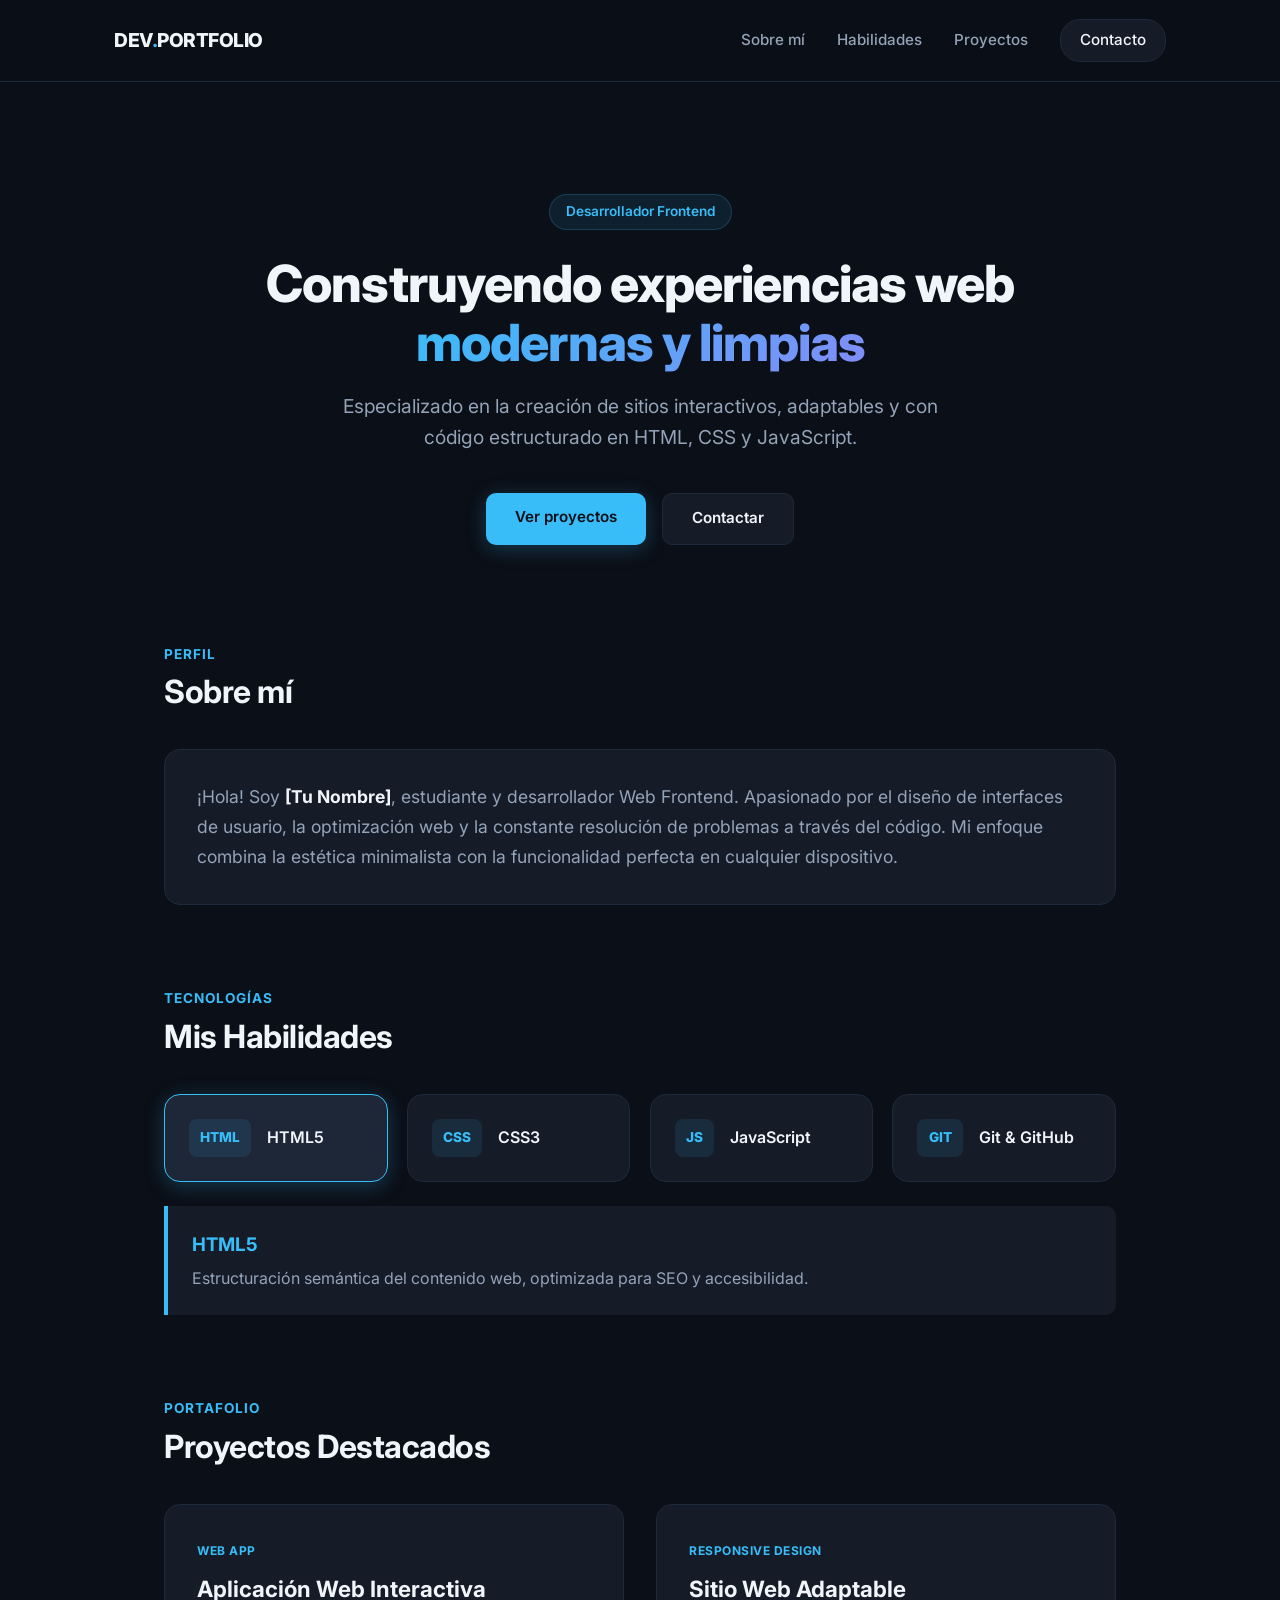
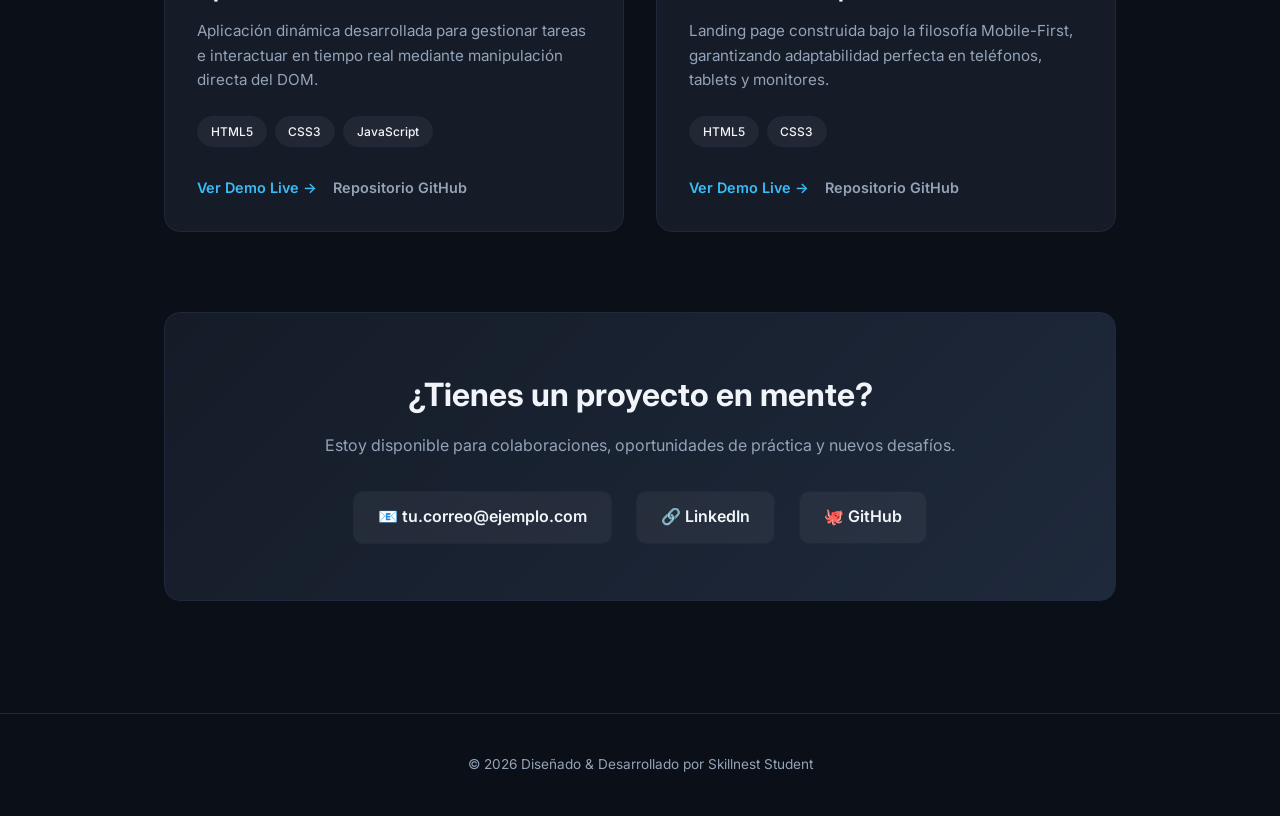
==== index.html @ 84bbc471 "xfgdfdh" ====
<!DOCTYPE html>
<html lang="es">
<head>
  <meta charset="UTF-8">
  <meta name="viewport" content="width=device-width, initial-scale=1.0">
  <title>Portafolio Profesional | Frontend Developer</title>
  <!-- Fuente moderna Inter -->
  <link rel="preconnect" href="https://fonts.googleapis.com">
  <link rel="preconnect" href="https://fonts.gstatic.com" crossorigin>
  <link href="https://fonts.googleapis.com/css2?family=Inter:wght@300;400;600;700;800&display=swap" rel="stylesheet">
  <link rel="stylesheet" href="static/css/style.css">
</head>
<body>

  <!-- NAVEGACIÓN MINIMALISTA -->
  <header class="navbar">
    <div class="nav-container">
      <a href="#" class="logo">DEV<span>.</span>PORTFOLIO</a>
      <nav class="nav-links">
        <a href="#sobre-mi">Sobre mí</a>
        <a href="#skills">Habilidades</a>
        <a href="#proyectos">Proyectos</a>
        <a href="#contacto" class="nav-btn">Contacto</a>
      </nav>
    </div>
  </header>

  <!-- HÉROE / PRESENTACIÓN PRINCIPAL -->
  <section class="hero">
    <div class="hero-container">
      <span class="badge">Desarrollador Frontend</span>
      <h1>Construyendo experiencias web <span class="highlight">modernas y limpias</span></h1>
      <p class="hero-description">
        Especializado en la creación de sitios interactivos, adaptables y con código estructurado en HTML, CSS y JavaScript.
      </p>
      <div class="hero-actions">
        <a href="#proyectos" class="btn btn-primary">Ver proyectos</a>
        <a href="#contacto" class="btn btn-secondary">Contactar</a>
      </div>
    </div>
  </section>

  <main class="main-container">

    <!-- SOBRE MÍ -->
    <section id="sobre-mi" class="section">
      <div class="section-header">
        <span class="section-subtitle">Perfil</span>
        <h2>Sobre mí</h2>
      </div>
      <div class="about-card">
        <p>
          ¡Hola! Soy <strong>[Tu Nombre]</strong>, estudiante y desarrollador Web Frontend. Apasionado por el diseño de interfaces de usuario, la optimización web y la constante resolución de problemas a través del código. Mi enfoque combina la estética minimalista con la funcionalidad perfecta en cualquier dispositivo.
        </p>
      </div>
    </section>

    <!-- HABILIDADES INTERACTIVAS -->
    <section id="skills" class="section">
      <div class="section-header">
        <span class="section-subtitle">Tecnologías</span>
        <h2>Mis Habilidades</h2>
      </div>

      <div class="skills-grid">
        <div class="skill-card active" onclick="selectSkill(this, 'HTML5', 'Estructuración semántica del contenido web, optimizada para SEO y accesibilidad.')">
          <div class="skill-icon">HTML</div>
          <h3>HTML5</h3>
        </div>
        <div class="skill-card" onclick="selectSkill(this, 'CSS3', 'Estilos modernos mediante Flexbox, CSS Grid, variables y diseños completamente responsivos.')">
          <div class="skill-icon">CSS</div>
          <h3>CSS3</h3>
        </div>
        <div class="skill-card" onclick="selectSkill(this, 'JavaScript', 'Desarrollo de lógica dinámica, manipulación avanzada del DOM y gestión de eventos.')">
          <div class="skill-icon">JS</div>
          <h3>JavaScript</h3>
        </div>
        <div class="skill-card" onclick="selectSkill(this, 'Git & GitHub', 'Control de versiones eficiente, trabajo colaborativo en equipo y despliegue en la nube.')">
          <div class="skill-icon">GIT</div>
          <h3>Git & GitHub</h3>
        </div>
      </div>

      <!-- DETALLE DINÁMICO DE HABILIDAD -->
      <div class="skill-detail" id="skill-box">
        <h3 id="skill-title">HTML5</h3>
        <p id="skill-desc">Estructuración semántica del contenido web, optimizada para SEO y accesibilidad.</p>
      </div>
    </section>

    <!-- PROYECTOS DESTACADOS -->
    <section id="proyectos" class="section">
      <div class="section-header">
        <span class="section-subtitle">Portafolio</span>
        <h2>Proyectos Destacados</h2>
      </div>

      <div class="projects-grid">
        
        <!-- PROYECTO 1 -->
        <article class="project-card">
          <div class="project-content">
            <span class="project-tag">Web App</span>
            <h3>Aplicación Web Interactiva</h3>
            <p>Aplicación dinámica desarrollada para gestionar tareas e interactuar en tiempo real mediante manipulación directa del DOM.</p>
            <div class="tech-stack">
              <span>HTML5</span>
              <span>CSS3</span>
              <span>JavaScript</span>
            </div>
            <div class="project-links">
              <a href="#" class="link-btn">Ver Demo Live →</a>
              <a href="#" class="link-btn secondary">Repositorio GitHub</a>
            </div>
          </div>
        </article>

        <!-- PROYECTO 2 -->
        <article class="project-card">
          <div class="project-content">
            <span class="project-tag">Responsive Design</span>
            <h3>Sitio Web Adaptable</h3>
            <p>Landing page construida bajo la filosofía Mobile-First, garantizando adaptabilidad perfecta en teléfonos, tablets y monitores.</p>
            <div class="tech-stack">
              <span>HTML5</span>
              <span>CSS3</span>
            </div>
            <div class="project-links">
              <a href="#" class="link-btn">Ver Demo Live →</a>
              <a href="#" class="link-btn secondary">Repositorio GitHub</a>
            </div>
          </div>
        </article>

      </div>
    </section>

    <!-- CONTACTO -->
    <section id="contacto" class="section">
      <div class="contact-card">
        <h2>¿Tienes un proyecto en mente?</h2>
        <p>Estoy disponible para colaboraciones, oportunidades de práctica y nuevos desafíos.</p>
        <div class="contact-info">
          <a href="mailto:tu.correo@ejemplo.com" class="contact-link">📧 tu.correo@ejemplo.com</a>
          <a href="https://linkedin.com/in/tu-perfil" target="_blank" class="contact-link">🔗 LinkedIn</a>
          <a href="https://github.com/tu-usuario" target="_blank" class="contact-link">🐙 GitHub</a>
        </div>
      </div>
    </section>

  </main>

  <footer>
    <p>© 2026 Diseñado & Desarrollado por Skillnest Student</p>
  </footer>

  <script src="static/js/script.js"></script>
</body>
</html>
---- static/css/style.css ----
/* ===================================================
   TEMA MINIMALISTA TECH (MODO OSCURO SOBRIO)
   =================================================== */
:root {
  --bg-main: #0B0F17;
  --bg-card: #151C28;
  --bg-card-hover: #1E2738;
  --text-main: #F1F5F9;
  --text-muted: #94A3B8;
  --accent-blue: #38BDF8;
  --accent-blue-glow: rgba(56, 189, 248, 0.25);
  --border-color: #1E293B;
  --radius-lg: 16px;
  --radius-md: 10px;
}

* {
  box-sizing: border-box;
  margin: 0;
  padding: 0;
  scroll-behavior: smooth;
}

body {
  font-family: 'Inter', system-ui, -apple-system, sans-serif;
  background-color: var(--bg-main);
  color: var(--text-main);
  line-height: 1.6;
}

/* NAVEGACIÓN */
.navbar {
  position: sticky;
  top: 0;
  z-index: 100;
  background: rgba(11, 15, 23, 0.85);
  backdrop-filter: blur(12px);
  border-bottom: 1px solid var(--border-color);
}

.nav-container {
  max-width: 1100px;
  margin: 0 auto;
  display: flex;
  justify-content: space-between;
  align-items: center;
  padding: 1.2rem 1.5rem;
}

.logo {
  font-weight: 800;
  font-size: 1.2rem;
  color: var(--text-main);
  text-decoration: none;
  letter-spacing: -0.5px;
}

.logo span {
  color: var(--accent-blue);
}

.nav-links {
  display: flex;
  align-items: center;
  gap: 2rem;
}

.nav-links a {
  color: var(--text-muted);
  text-decoration: none;
  font-size: 0.95rem;
  font-weight: 500;
  transition: color 0.2s ease;
}

.nav-links a:hover {
  color: var(--text-main);
}

.nav-btn {
  background: var(--bg-card);
  color: var(--text-main) !important;
  padding: 0.5rem 1.2rem;
  border-radius: 20px;
  border: 1px solid var(--border-color);
  transition: all 0.2s ease !important;
}

.nav-btn:hover {
  border-color: var(--accent-blue);
  color: var(--accent-blue) !important;
}

/* HERO SECTION */
.hero {
  padding: 7rem 1.5rem 4rem 1.5rem;
  text-align: center;
}

.hero-container {
  max-width: 800px;
  margin: 0 auto;
}

.badge {
  display: inline-block;
  padding: 0.4rem 1rem;
  background: rgba(56, 189, 248, 0.1);
  color: var(--accent-blue);
  border-radius: 30px;
  font-size: 0.85rem;
  font-weight: 600;
  margin-bottom: 1.5rem;
  border: 1px solid rgba(56, 189, 248, 0.2);
}

.hero h1 {
  font-size: 3.2rem;
  font-weight: 800;
  line-height: 1.15;
  letter-spacing: -1px;
  margin-bottom: 1.2rem;
}

.highlight {
  background: linear-gradient(135deg, #38BDF8 0%, #818CF8 100%);
  -webkit-background-clip: text;
  -webkit-text-fill-color: transparent;
}

.hero-description {
  font-size: 1.2rem;
  color: var(--text-muted);
  max-width: 600px;
  margin: 0 auto 2.5rem auto;
}

.hero-actions {
  display: flex;
  justify-content: center;
  gap: 1rem;
}

/* BOTONES */
.btn {
  padding: 0.8rem 1.8rem;
  border-radius: var(--radius-md);
  font-weight: 600;
  text-decoration: none;
  font-size: 0.95rem;
  transition: all 0.2s ease;
}

.btn-primary {
  background: var(--accent-blue);
  color: #0B0F17;
  box-shadow: 0 4px 20px var(--accent-blue-glow);
}

.btn-primary:hover {
  transform: translateY(-2px);
  background: #7dd3fc;
}

.btn-secondary {
  background: var(--bg-card);
  color: var(--text-main);
  border: 1px solid var(--border-color);
}

.btn-secondary:hover {
  border-color: var(--accent-blue);
  color: var(--accent-blue);
}

/* CONTENEDOR PRINCIPAL */
.main-container {
  max-width: 1000px;
  margin: 0 auto;
  padding: 2rem 1.5rem;
}

.section {
  margin-bottom: 5rem;
}

.section-header {
  margin-bottom: 2rem;
}

.section-subtitle {
  color: var(--accent-blue);
  font-size: 0.85rem;
  font-weight: 700;
  text-transform: uppercase;
  letter-spacing: 1px;
}

.section-header h2 {
  font-size: 2rem;
  font-weight: 700;
  letter-spacing: -0.5px;
}

/* TARJETA SOBRE MÍ */
.about-card {
  background: var(--bg-card);
  padding: 2rem;
  border-radius: var(--radius-lg);
  border: 1px solid var(--border-color);
  color: var(--text-muted);
  font-size: 1.1rem;
  line-height: 1.7;
}

.about-card strong {
  color: var(--text-main);
}

/* HABILIDADES / SKILLS */
.skills-grid {
  display: grid;
  grid-template-columns: repeat(auto-fit, minmax(200px, 1fr));
  gap: 1.2rem;
  margin-bottom: 1.5rem;
}

.skill-card {
  background: var(--bg-card);
  border: 1px solid var(--border-color);
  padding: 1.5rem;
  border-radius: var(--radius-lg);
  cursor: pointer;
  transition: all 0.25s ease;
  display: flex;
  align-items: center;
  gap: 1rem;
}

.skill-card:hover {
  border-color: var(--accent-blue);
  transform: translateY(-3px);
}

.skill-card.active {
  border-color: var(--accent-blue);
  background: var(--bg-card-hover);
  box-shadow: 0 4px 20px var(--accent-blue-glow);
}

.skill-icon {
  font-weight: 800;
  font-size: 0.85rem;
  color: var(--accent-blue);
  background: rgba(56, 189, 248, 0.1);
  padding: 0.5rem 0.7rem;
  border-radius: 8px;
}

.skill-card h3 {
  font-size: 1rem;
  font-weight: 600;
}

.skill-detail {
  background: var(--bg-card);
  border-left: 4px solid var(--accent-blue);
  padding: 1.5rem;
  border-radius: 0 var(--radius-md) var(--radius-md) 0;
}

.skill-detail h3 {
  color: var(--accent-blue);
  margin-bottom: 0.4rem;
}

.skill-detail p {
  color: var(--text-muted);
}

/* PROYECTOS */
.projects-grid {
  display: grid;
  grid-template-columns: repeat(auto-fit, minmax(320px, 1fr));
  gap: 2rem;
}

.project-card {
  background: var(--bg-card);
  border: 1px solid var(--border-color);
  border-radius: var(--radius-lg);
  overflow: hidden;
  transition: all 0.3s ease;
}

.project-card:hover {
  border-color: rgba(56, 189, 248, 0.4);
  transform: translateY(-5px);
  box-shadow: 0 10px 30px rgba(0, 0, 0, 0.4);
}

.project-content {
  padding: 2rem;
}

.project-tag {
  font-size: 0.75rem;
  color: var(--accent-blue);
  font-weight: 700;
  text-transform: uppercase;
  letter-spacing: 0.5px;
}

.project-content h3 {
  font-size: 1.4rem;
  margin: 0.5rem 0 0.8rem 0;
  font-weight: 700;
}

.project-content p {
  color: var(--text-muted);
  font-size: 0.95rem;
  margin-bottom: 1.5rem;
}

.tech-stack {
  display: flex;
  gap: 0.5rem;
  margin-bottom: 1.8rem;
}

.tech-stack span {
  background: rgba(255, 255, 255, 0.05);
  color: var(--text-main);
  padding: 0.3rem 0.8rem;
  border-radius: 20px;
  font-size: 0.75rem;
  font-weight: 500;
  border: 1px solid var(--border-color);
}

.project-links {
  display: flex;
  gap: 1rem;
}

.link-btn {
  color: var(--accent-blue);
  text-decoration: none;
  font-weight: 600;
  font-size: 0.9rem;
  transition: color 0.2s ease;
}

.link-btn:hover {
  color: #7dd3fc;
}

.link-btn.secondary {
  color: var(--text-muted);
}

.link-btn.secondary:hover {
  color: var(--text-main);
}

/* CONTACTO */
.contact-card {
  background: linear-gradient(135deg, #151C28 0%, #1E293B 100%);
  border: 1px solid var(--border-color);
  padding: 3.5rem 2rem;
  border-radius: var(--radius-lg);
  text-align: center;
}

.contact-card h2 {
  font-size: 2rem;
  margin-bottom: 0.8rem;
}

.contact-card p {
  color: var(--text-muted);
  margin-bottom: 2rem;
}

.contact-info {
  display: flex;
  justify-content: center;
  flex-wrap: wrap;
  gap: 1.5rem;
}

.contact-link {
  color: var(--text-main);
  text-decoration: none;
  font-weight: 600;
  padding: 0.8rem 1.5rem;
  background: rgba(255, 255, 255, 0.05);
  border-radius: var(--radius-md);
  border: 1px solid var(--border-color);
  transition: all 0.2s ease;
}

.contact-link:hover {
  border-color: var(--accent-blue);
  color: var(--accent-blue);
  transform: translateY(-2px);
}

/* FOOTER */
footer {
  text-align: center;
  padding: 2.5rem;
  border-top: 1px solid var(--border-color);
  color: var(--text-muted);
  font-size: 0.85rem;
}

/* RESPONSIVO */
@media (max-width: 768px) {
  .hero h1 { font-size: 2.2rem; }
  .nav-links { display: none; }
  .hero-actions { flex-direction: column; }
  .contact-info { flex-direction: column; }
}
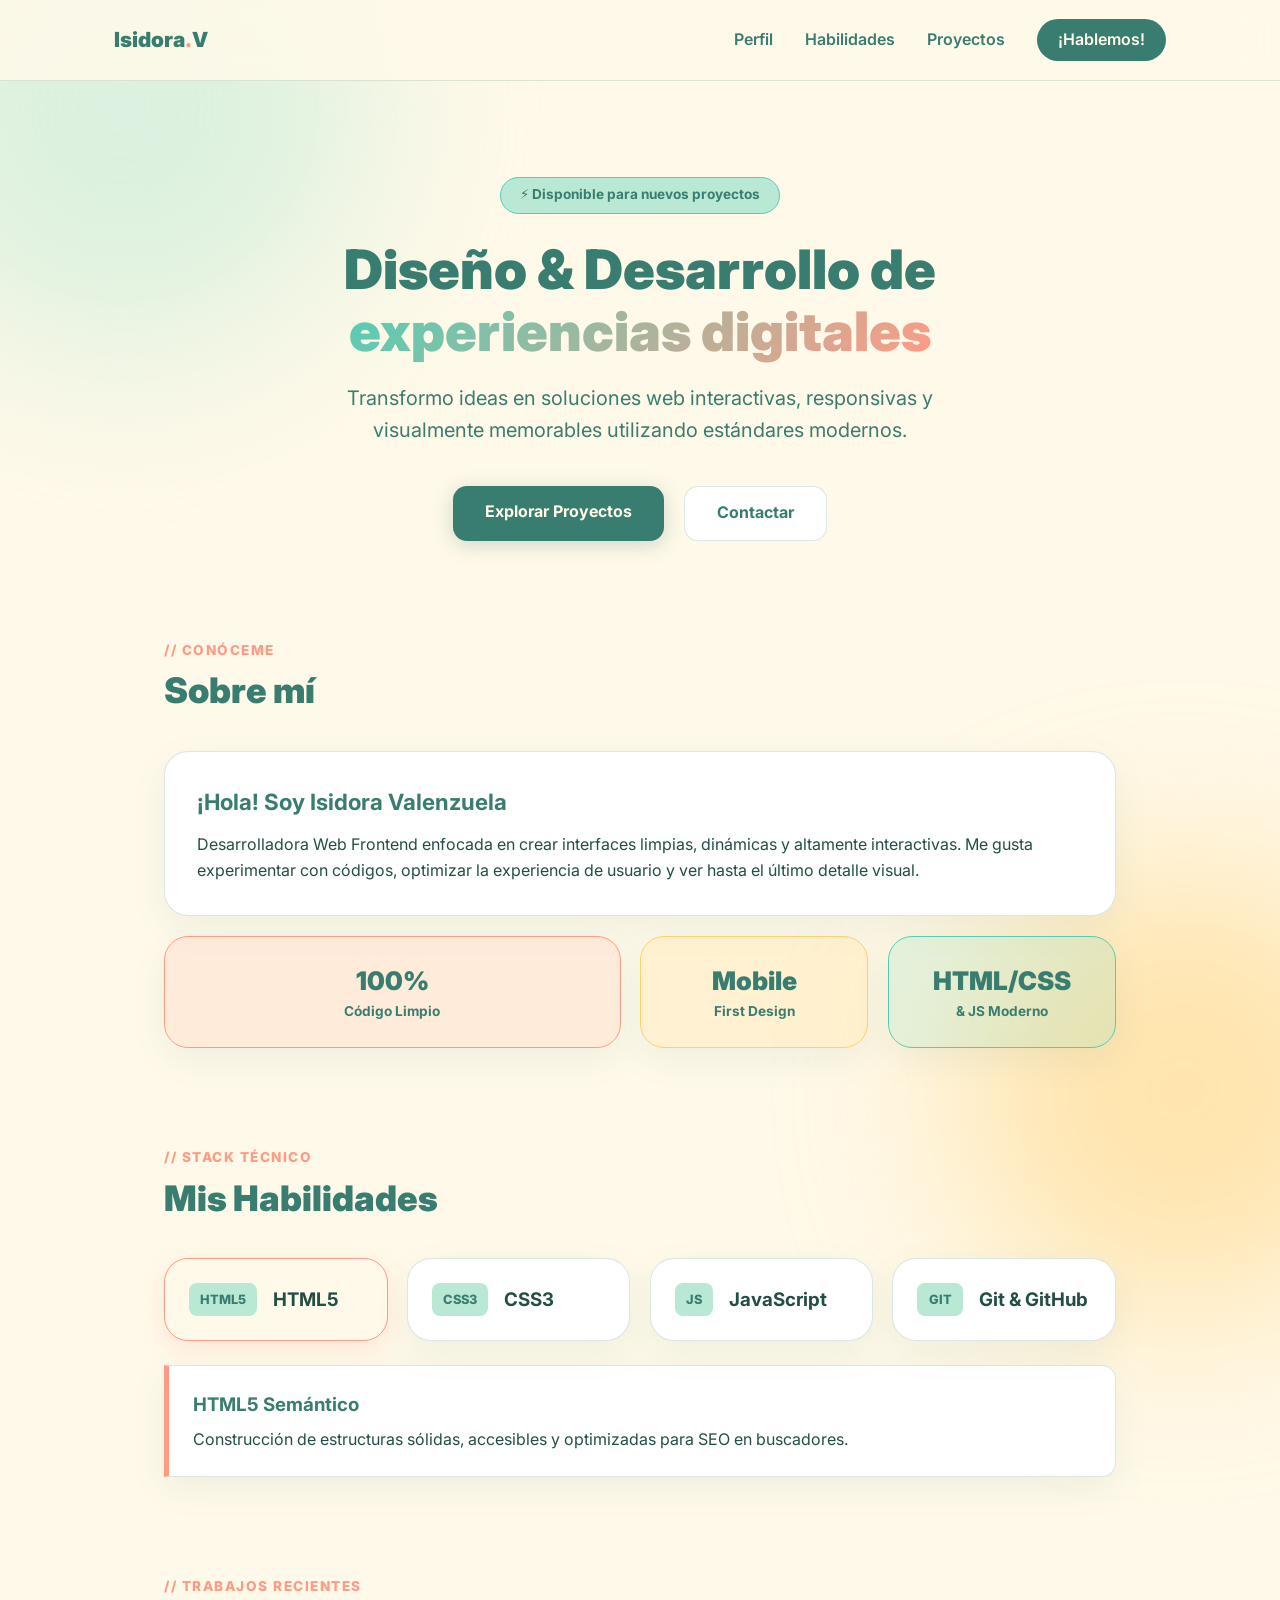
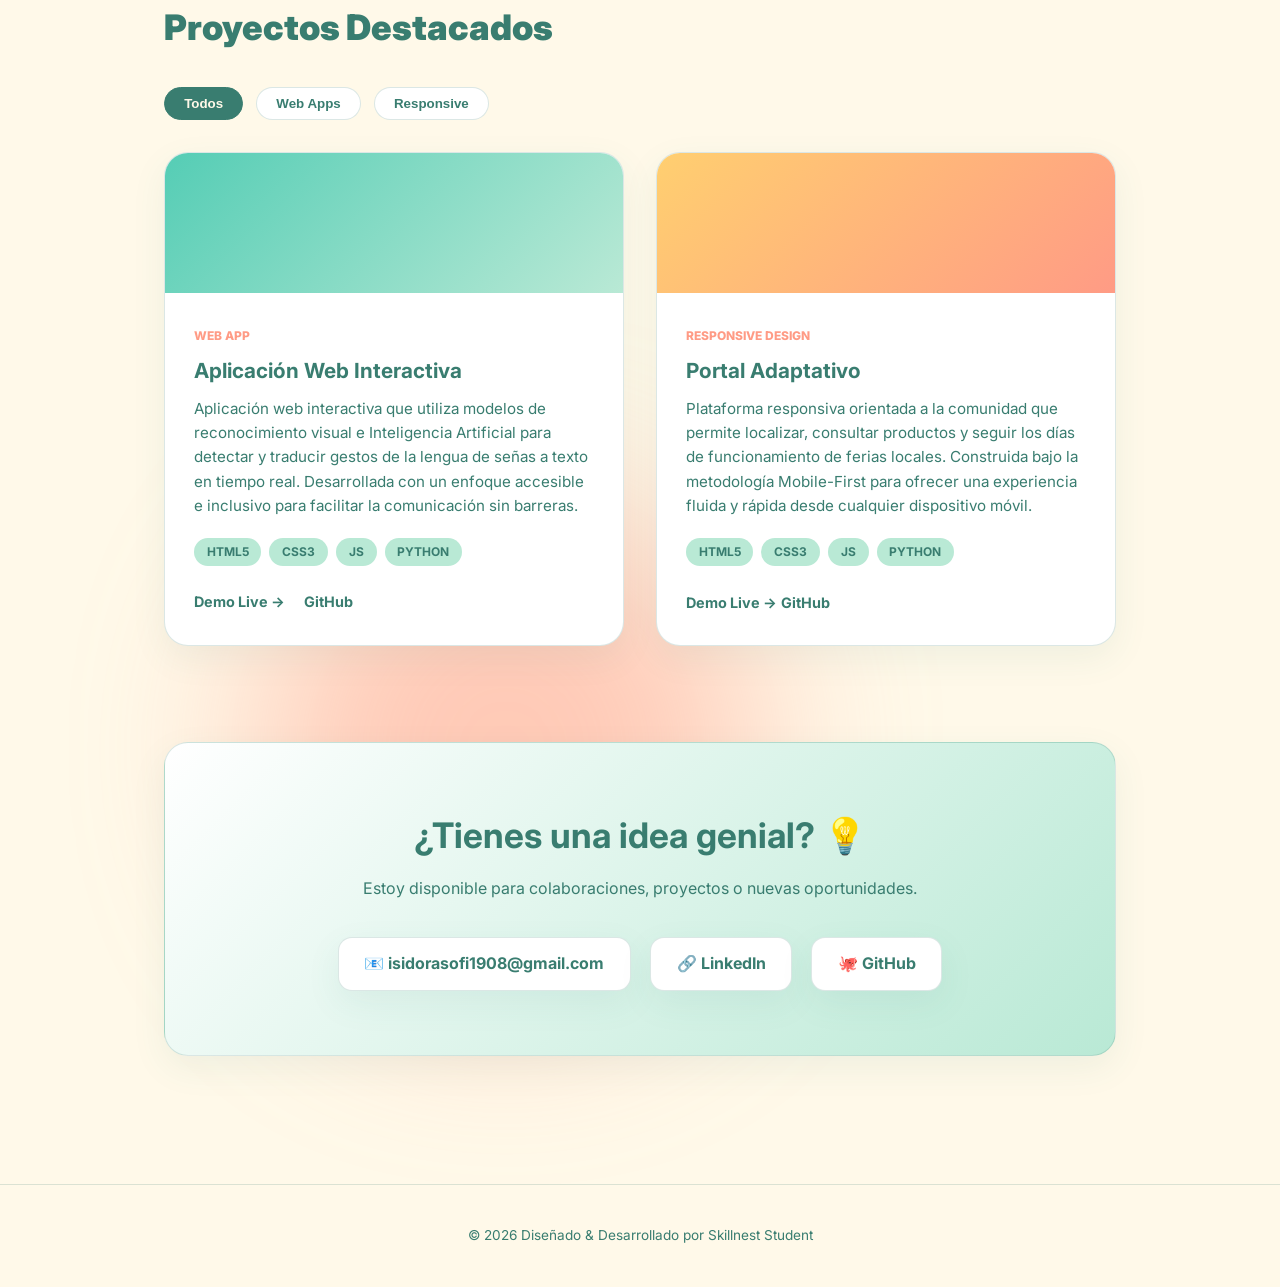
==== commit 31e6dadd: "zdf" ====
--- a/index.html
+++ b/index.html
@@ -1,40 +1,48 @@
 <!DOCTYPE html>
 <html lang="es">
+
 <head>
   <meta charset="UTF-8">
   <meta name="viewport" content="width=device-width, initial-scale=1.0">
-  <title>Portafolio Profesional | Frontend Developer</title>
-  <!-- Fuente moderna Inter -->
+  <title>Portafolio Interactivo | Frontend Developer</title>
+  <!-- Fuente Google Inter -->
   <link rel="preconnect" href="https://fonts.googleapis.com">
   <link rel="preconnect" href="https://fonts.gstatic.com" crossorigin>
-  <link href="https://fonts.googleapis.com/css2?family=Inter:wght@300;400;600;700;800&display=swap" rel="stylesheet">
+  <link href="https://fonts.googleapis.com/css2?family=Inter:wght@300;400;600;700;900&display=swap" rel="stylesheet">
   <link rel="stylesheet" href="static/css/style.css">
 </head>
+
 <body>
 
-  <!-- NAVEGACIÓN MINIMALISTA -->
+  <!-- ELEMENTOS DE FONDO DINÁMICO -->
+  <div class="blob blob-1"></div>
+  <div class="blob blob-2"></div>
+  <div class="blob blob-3"></div>
+
+  <!-- NAVEGACIÓN -->
   <header class="navbar">
     <div class="nav-container">
-      <a href="#" class="logo">DEV<span>.</span>PORTFOLIO</a>
+      <a href="#" class="logo">Isidora<span class="logo-accent">.</span>V</a>
       <nav class="nav-links">
-        <a href="#sobre-mi">Sobre mí</a>
+        <a href="#sobre-mi">Perfil</a>
         <a href="#skills">Habilidades</a>
         <a href="#proyectos">Proyectos</a>
-        <a href="#contacto" class="nav-btn">Contacto</a>
+        <a href="#contacto" class="nav-btn">¡Hablemos!</a>
       </nav>
     </div>
   </header>
 
-  <!-- HÉROE / PRESENTACIÓN PRINCIPAL -->
+  <!-- HÉROE DINÁMICO -->
   <section class="hero">
     <div class="hero-container">
-      <span class="badge">Desarrollador Frontend</span>
-      <h1>Construyendo experiencias web <span class="highlight">modernas y limpias</span></h1>
+      <div class="badge">⚡ Disponible para nuevos proyectos</div>
+      <h1>Diseño & Desarrollo de <span class="gradient-text">experiencias digitales</span></h1>
       <p class="hero-description">
-        Especializado en la creación de sitios interactivos, adaptables y con código estructurado en HTML, CSS y JavaScript.
+        Transformo ideas en soluciones web interactivas, responsivas y visualmente memorables utilizando estándares
+        modernos.
       </p>
       <div class="hero-actions">
-        <a href="#proyectos" class="btn btn-primary">Ver proyectos</a>
+        <a href="#proyectos" class="btn btn-primary">Explorar Proyectos</a>
         <a href="#contacto" class="btn btn-secondary">Contactar</a>
       </div>
     </div>
@@ -42,108 +50,148 @@
 
   <main class="main-container">
 
-    <!-- SOBRE MÍ -->
+    <!-- BENTO GRID DE PERFIL & ESTADÍSTICAS -->
     <section id="sobre-mi" class="section">
       <div class="section-header">
-        <span class="section-subtitle">Perfil</span>
+        <span class="section-subtitle">// CONÓCEME</span>
         <h2>Sobre mí</h2>
       </div>
-      <div class="about-card">
-        <p>
-          ¡Hola! Soy <strong>[Tu Nombre]</strong>, estudiante y desarrollador Web Frontend. Apasionado por el diseño de interfaces de usuario, la optimización web y la constante resolución de problemas a través del código. Mi enfoque combina la estética minimalista con la funcionalidad perfecta en cualquier dispositivo.
-        </p>
-      </div>
-    </section>
-
-    <!-- HABILIDADES INTERACTIVAS -->
+
+      <div class="bento-grid">
+        <div class="bento-card main-info">
+          <h3>¡Hola! Soy Isidora Valenzuela </h3>
+          <p>
+            Desarrolladora Web Frontend enfocada en crear interfaces limpias, dinámicas y altamente interactivas. Me
+            gusta experimentar con códigos, optimizar la experiencia de usuario y ver hasta el último detalle visual.
+          </p>
+        </div>
+
+        <div class="bento-card stat-card coral">
+          <span class="stat-number">100%</span>
+          <span class="stat-label">Código Limpio</span>
+        </div>
+
+        <div class="bento-card stat-card yellow">
+          <span class="stat-number">Mobile</span>
+          <span class="stat-label">First Design</span>
+        </div>
+
+        <div class="bento-card stat-card teal">
+          <span class="stat-number">HTML/CSS</span>
+          <span class="stat-label">& JS Moderno</span>
+        </div>
+      </div>
+    </section>
+
+    <!-- HABILIDADES DINÁMICAS -->
     <section id="skills" class="section">
       <div class="section-header">
-        <span class="section-subtitle">Tecnologías</span>
+        <span class="section-subtitle">// STACK TÉCNICO</span>
         <h2>Mis Habilidades</h2>
       </div>
 
       <div class="skills-grid">
-        <div class="skill-card active" onclick="selectSkill(this, 'HTML5', 'Estructuración semántica del contenido web, optimizada para SEO y accesibilidad.')">
-          <div class="skill-icon">HTML</div>
+        <div class="skill-card active"
+          onclick="selectSkill(this, 'HTML5 Semántico', 'Construcción de estructuras sólidas, accesibles y optimizadas.')">
+          <div class="skill-badge html-badge">HTML5</div>
           <h3>HTML5</h3>
         </div>
-        <div class="skill-card" onclick="selectSkill(this, 'CSS3', 'Estilos modernos mediante Flexbox, CSS Grid, variables y diseños completamente responsivos.')">
-          <div class="skill-icon">CSS</div>
+        <div class="skill-card"
+          onclick="selectSkill(this, 'CSS3 & Layouts', 'Maquetación avanzada con Flexbox, CSS, variables dinámicas y animaciones fluidas.')">
+          <div class="skill-badge css-badge">CSS3</div>
           <h3>CSS3</h3>
         </div>
-        <div class="skill-card" onclick="selectSkill(this, 'JavaScript', 'Desarrollo de lógica dinámica, manipulación avanzada del DOM y gestión de eventos.')">
-          <div class="skill-icon">JS</div>
+        <div class="skill-card"
+          onclick="selectSkill(this, 'JavaScript Moderno', 'Lógica interactiva, gestión del DOM, consumo de APIs y manejo de eventos dinámicos.')">
+          <div class="skill-badge js-badge">JS</div>
           <h3>JavaScript</h3>
         </div>
-        <div class="skill-card" onclick="selectSkill(this, 'Git & GitHub', 'Control de versiones eficiente, trabajo colaborativo en equipo y despliegue en la nube.')">
-          <div class="skill-icon">GIT</div>
+        <div class="skill-card"
+          onclick="selectSkill(this, 'Control de Versiones', 'Gestión eficiente de repositorios, trabajo colaborativo y despliegue continuo en GitHub.')">
+          <div class="skill-badge git-badge">GIT</div>
           <h3>Git & GitHub</h3>
         </div>
       </div>
 
-      <!-- DETALLE DINÁMICO DE HABILIDAD -->
       <div class="skill-detail" id="skill-box">
-        <h3 id="skill-title">HTML5</h3>
-        <p id="skill-desc">Estructuración semántica del contenido web, optimizada para SEO y accesibilidad.</p>
-      </div>
-    </section>
-
-    <!-- PROYECTOS DESTACADOS -->
+        <h3 id="skill-title">HTML5 Semántico</h3>
+        <p id="skill-desc">Construcción de estructuras sólidas, accesibles y optimizadas para SEO en buscadores.</p>
+      </div>
+    </section>
+
+    <!-- PROYECTOS CON FILTRO INTERACTIVO -->
     <section id="proyectos" class="section">
       <div class="section-header">
-        <span class="section-subtitle">Portafolio</span>
+        <span class="section-subtitle">// TRABAJOS RECIENTES</span>
         <h2>Proyectos Destacados</h2>
       </div>
 
+      <!-- BOTONES DE FILTRO -->
+      <div class="project-filters">
+        <button class="filter-btn active" onclick="filterProjects('todos', this)">Todos</button>
+        <button class="filter-btn" onclick="filterProjects('web', this)">Web Apps</button>
+        <button class="filter-btn" onclick="filterProjects('responsive', this)">Responsive</button>
+      </div>
+
       <div class="projects-grid">
-        
         <!-- PROYECTO 1 -->
-        <article class="project-card">
+        <article class="project-card" data-category="web">
+          <div class="project-banner project-1-bg"></div>
           <div class="project-content">
             <span class="project-tag">Web App</span>
             <h3>Aplicación Web Interactiva</h3>
-            <p>Aplicación dinámica desarrollada para gestionar tareas e interactuar en tiempo real mediante manipulación directa del DOM.</p>
+            <p>Aplicación web interactiva que utiliza modelos de reconocimiento visual e Inteligencia Artificial para detectar y traducir gestos de la lengua de señas a texto en tiempo real. Desarrollada con un enfoque accesible e inclusivo para facilitar la comunicación sin barreras.</p>
             <div class="tech-stack">
               <span>HTML5</span>
               <span>CSS3</span>
-              <span>JavaScript</span>
+              <span>JS</span>
+              <span>PYTHON</span>
             </div>
             <div class="project-links">
-              <a href="#" class="link-btn">Ver Demo Live →</a>
-              <a href="#" class="link-btn secondary">Repositorio GitHub</a>
+              <!-- AQUÍ PONES LA URL DE TU PÁGINA PUBLICADA (Netlify, Vercel, GitHub Pages, etc.) -->
+              <a href="https://tuli-rh.github.io/pagina_informativa_SignSpeakAI/" target="_blank" class="link-btn primary">Demo Live →</a>
+
+              <!-- AQUÍ PONES LA URL DE TU REPOSITORIO EN GITHUB -->
+              <a href="https://github.com/tuli-rh/pagina_informativa_SignSpeakAI/" target="_blank"
+                class="link-btn secondary">GitHub</a>
             </div>
           </div>
         </article>
 
         <!-- PROYECTO 2 -->
-        <article class="project-card">
+        <article class="project-card" data-category="responsive">
+          <div class="project-banner project-2-bg"></div>
           <div class="project-content">
             <span class="project-tag">Responsive Design</span>
-            <h3>Sitio Web Adaptable</h3>
-            <p>Landing page construida bajo la filosofía Mobile-First, garantizando adaptabilidad perfecta en teléfonos, tablets y monitores.</p>
+            <h3>Portal Adaptativo</h3>
+            <p>Plataforma responsiva orientada a la comunidad que permite localizar, consultar productos y seguir los días de funcionamiento de ferias locales. Construida bajo la metodología Mobile-First para ofrecer una experiencia fluida y rápida desde cualquier dispositivo móvil.</p>
             <div class="tech-stack">
               <span>HTML5</span>
               <span>CSS3</span>
+              <span>JS</span>
+              <span>PYTHON</span>
             </div>
-            <div class="project-links">
-              <a href="#" class="link-btn">Ver Demo Live →</a>
-              <a href="#" class="link-btn secondary">Repositorio GitHub</a>
-            </div>
+              <!-- AQUÍ PONES LA URL DE TU PÁGINA PUBLICADA (Netlify, Vercel, GitHub Pages, etc.) -->
+              <a href="https://feriapp-sitio-web-xdsj.onrender.com/" target="_blank" class="link-btn primary">Demo Live →</a>
+
+              <!-- AQUÍ PONES LA URL DE TU REPOSITORIO EN GITHUB -->
+              <a href="https://github.com/tuli-rh/pagina_informativa_SignSpeakAI/" target="_blank"
+                class="link-btn secondary">GitHub</a>
           </div>
         </article>
-
-      </div>
-    </section>
-
-    <!-- CONTACTO -->
+      </div>
+    </section>
+
+    <!-- CONTACTO DESTACADO -->
     <section id="contacto" class="section">
       <div class="contact-card">
-        <h2>¿Tienes un proyecto en mente?</h2>
-        <p>Estoy disponible para colaboraciones, oportunidades de práctica y nuevos desafíos.</p>
+        <h2>¿Tienes una idea genial? 💡</h2>
+        <p>Estoy disponible para colaboraciones, proyectos o nuevas oportunidades.</p>
         <div class="contact-info">
-          <a href="mailto:tu.correo@ejemplo.com" class="contact-link">📧 tu.correo@ejemplo.com</a>
-          <a href="https://linkedin.com/in/tu-perfil" target="_blank" class="contact-link">🔗 LinkedIn</a>
-          <a href="https://github.com/tu-usuario" target="_blank" class="contact-link">🐙 GitHub</a>
+          <a href="mailto:isidorasofi1908@gmail.com" class="contact-link">📧 isidorasofi1908@gmail.com</a>
+          <a href="https://www.linkedin.com/in/isidora-valenzuela-a867843b9/edit/intro/" target="_blank"
+            class="contact-link">🔗 LinkedIn</a>
+          <a href="https://github.com/tuli-rh/feriApp_sitio_web" target="_blank" class="contact-link">🐙 GitHub</a>
         </div>
       </div>
     </section>
@@ -156,4 +204,5 @@
 
   <script src="static/js/script.js"></script>
 </body>
+
 </html>
--- a/static/css/style.css
+++ b/static/css/style.css
@@ -1,17 +1,24 @@
 /* ===================================================
-   TEMA MINIMALISTA TECH (MODO OSCURO SOBRIO)
+   PALETA TURQUESA, CORAL & AMARILLO CÁLIDO
    =================================================== */
 :root {
-  --bg-main: #0B0F17;
-  --bg-card: #151C28;
-  --bg-card-hover: #1E2738;
-  --text-main: #F1F5F9;
-  --text-muted: #94A3B8;
-  --accent-blue: #38BDF8;
-  --accent-blue-glow: rgba(56, 189, 248, 0.25);
-  --border-color: #1E293B;
-  --radius-lg: 16px;
-  --radius-md: 10px;
+  /* CÓDIGOS DE LA IMAGEN */
+  --c-bg: #FFF9E9;           /* Crema cálido de fondo */
+  --c-mint-light: #B9E9D5;   /* Menta claro */
+  --c-turquoise: #55CDB5;    /* Turquesa brillante */
+  --c-coral: #FF9B85;        /* Coral vivo */
+  --c-yellow: #FFCF70;       /* Amarillo cálido */
+  --c-teal-dark: #397D70;    /* Verde turquesa oscuro para textos */
+
+  --text-main: #234E46;      /* Texto contrastado profundo */
+  --text-muted: #397D70;     /* Texto secundario */
+  --bg-card: #FFFFFF;        /* Tarjeta blanca */
+
+  --gradient-accent: linear-gradient(135deg, var(--c-turquoise) 0%, var(--c-coral) 100%);
+  --border-color: rgba(57, 125, 112, 0.18);
+  --shadow-soft: 0 12px 35px rgba(57, 125, 112, 0.08);
+  --radius-lg: 24px;
+  --radius-md: 14px;
 }
 
 * {
@@ -23,18 +30,33 @@
 
 body {
   font-family: 'Inter', system-ui, -apple-system, sans-serif;
-  background-color: var(--bg-main);
+  background-color: var(--c-bg);
   color: var(--text-main);
   line-height: 1.6;
-}
+  overflow-x: hidden;
+  position: relative;
+}
+
+/* BLOBS ANIMADOS EN EL FONDO */
+.blob {
+  position: absolute;
+  border-radius: 50%;
+  filter: blur(90px);
+  z-index: -1;
+  opacity: 0.5;
+  pointer-events: none;
+}
+.blob-1 { top: -5%; left: -10%; width: 500px; height: 500px; background: var(--c-mint-light); }
+.blob-2 { top: 30%; right: -10%; width: 450px; height: 450px; background: var(--c-yellow); }
+.blob-3 { bottom: 10%; left: 20%; width: 500px; height: 500px; background: var(--c-coral); }
 
 /* NAVEGACIÓN */
 .navbar {
   position: sticky;
   top: 0;
   z-index: 100;
-  background: rgba(11, 15, 23, 0.85);
-  backdrop-filter: blur(12px);
+  background: rgba(255, 249, 233, 0.85);
+  backdrop-filter: blur(16px);
   border-bottom: 1px solid var(--border-color);
 }
 
@@ -48,16 +70,13 @@
 }
 
 .logo {
-  font-weight: 800;
-  font-size: 1.2rem;
-  color: var(--text-main);
+  font-weight: 900;
+  font-size: 1.3rem;
+  color: var(--c-teal-dark);
   text-decoration: none;
-  letter-spacing: -0.5px;
-}
-
-.logo span {
-  color: var(--accent-blue);
-}
+}
+
+.logo-accent { color: var(--c-coral); }
 
 .nav-links {
   display: flex;
@@ -68,156 +87,169 @@
 .nav-links a {
   color: var(--text-muted);
   text-decoration: none;
-  font-size: 0.95rem;
-  font-weight: 500;
+  font-weight: 600;
   transition: color 0.2s ease;
 }
 
-.nav-links a:hover {
-  color: var(--text-main);
-}
+.nav-links a:hover { color: var(--c-teal-dark); }
 
 .nav-btn {
-  background: var(--bg-card);
-  color: var(--text-main) !important;
-  padding: 0.5rem 1.2rem;
-  border-radius: 20px;
-  border: 1px solid var(--border-color);
-  transition: all 0.2s ease !important;
+  background: var(--c-teal-dark);
+  color: #FFF9E9 !important;
+  font-weight: 700;
+  padding: 0.5rem 1.3rem;
+  border-radius: 30px;
+  transition: transform 0.2s ease, box-shadow 0.2s ease !important;
 }
 
 .nav-btn:hover {
-  border-color: var(--accent-blue);
-  color: var(--accent-blue) !important;
+  transform: translateY(-2px);
+  box-shadow: 0 6px 20px rgba(57, 125, 112, 0.3);
 }
 
 /* HERO SECTION */
 .hero {
-  padding: 7rem 1.5rem 4rem 1.5rem;
+  padding: 6rem 1.5rem 4rem 1.5rem;
   text-align: center;
 }
 
 .hero-container {
-  max-width: 800px;
+  max-width: 850px;
   margin: 0 auto;
 }
 
 .badge {
   display: inline-block;
-  padding: 0.4rem 1rem;
-  background: rgba(56, 189, 248, 0.1);
-  color: var(--accent-blue);
+  padding: 0.4rem 1.2rem;
+  background: var(--c-mint-light);
+  color: var(--c-teal-dark);
   border-radius: 30px;
   font-size: 0.85rem;
-  font-weight: 600;
+  font-weight: 700;
   margin-bottom: 1.5rem;
-  border: 1px solid rgba(56, 189, 248, 0.2);
+  border: 1px solid var(--c-turquoise);
 }
 
 .hero h1 {
-  font-size: 3.2rem;
-  font-weight: 800;
+  font-size: 3.4rem;
+  font-weight: 900;
   line-height: 1.15;
-  letter-spacing: -1px;
   margin-bottom: 1.2rem;
-}
-
-.highlight {
-  background: linear-gradient(135deg, #38BDF8 0%, #818CF8 100%);
+  color: var(--c-teal-dark);
+}
+
+.gradient-text {
+  background: var(--gradient-accent);
   -webkit-background-clip: text;
   -webkit-text-fill-color: transparent;
 }
 
 .hero-description {
-  font-size: 1.2rem;
+  font-size: 1.25rem;
   color: var(--text-muted);
-  max-width: 600px;
+  max-width: 620px;
   margin: 0 auto 2.5rem auto;
 }
 
 .hero-actions {
   display: flex;
   justify-content: center;
-  gap: 1rem;
+  gap: 1.2rem;
 }
 
 /* BOTONES */
 .btn {
-  padding: 0.8rem 1.8rem;
+  padding: 0.85rem 2rem;
   border-radius: var(--radius-md);
-  font-weight: 600;
+  font-weight: 700;
   text-decoration: none;
-  font-size: 0.95rem;
-  transition: all 0.2s ease;
+  transition: all 0.25s ease;
 }
 
 .btn-primary {
-  background: var(--accent-blue);
-  color: #0B0F17;
-  box-shadow: 0 4px 20px var(--accent-blue-glow);
+  background: var(--c-teal-dark);
+  color: #FFF9E9;
+  box-shadow: 0 4px 20px rgba(57, 125, 112, 0.25);
 }
 
 .btn-primary:hover {
+  transform: translateY(-3px);
+  box-shadow: 0 8px 25px rgba(57, 125, 112, 0.4);
+}
+
+.btn-secondary {
+  background: var(--bg-card);
+  color: var(--c-teal-dark);
+  border: 1px solid var(--border-color);
+}
+
+.btn-secondary:hover {
+  background: var(--c-mint-light);
   transform: translateY(-2px);
-  background: #7dd3fc;
-}
-
-.btn-secondary {
-  background: var(--bg-card);
-  color: var(--text-main);
-  border: 1px solid var(--border-color);
-}
-
-.btn-secondary:hover {
-  border-color: var(--accent-blue);
-  color: var(--accent-blue);
-}
-
-/* CONTENEDOR PRINCIPAL */
+}
+
+/* MAIN CONTAINER & SECCIONES */
 .main-container {
   max-width: 1000px;
   margin: 0 auto;
   padding: 2rem 1.5rem;
 }
 
-.section {
-  margin-bottom: 5rem;
-}
-
-.section-header {
-  margin-bottom: 2rem;
-}
+.section { margin-bottom: 6rem; }
+
+.section-header { margin-bottom: 2rem; }
 
 .section-subtitle {
-  color: var(--accent-blue);
+  color: var(--c-coral);
   font-size: 0.85rem;
-  font-weight: 700;
-  text-transform: uppercase;
-  letter-spacing: 1px;
+  font-weight: 800;
+  letter-spacing: 1.5px;
 }
 
 .section-header h2 {
-  font-size: 2rem;
-  font-weight: 700;
-  letter-spacing: -0.5px;
-}
-
-/* TARJETA SOBRE MÍ */
-.about-card {
-  background: var(--bg-card);
+  font-size: 2.2rem;
+  font-weight: 900;
+  color: var(--c-teal-dark);
+}
+
+/* BENTO GRID (ESTRUCTURA DINÁMICA) */
+.bento-grid {
+  display: grid;
+  grid-template-columns: 2fr 1fr 1fr;
+  gap: 1.2rem;
+}
+
+.bento-card {
+  background: var(--bg-card);
+  border-radius: var(--radius-lg);
   padding: 2rem;
-  border-radius: var(--radius-lg);
-  border: 1px solid var(--border-color);
-  color: var(--text-muted);
-  font-size: 1.1rem;
-  line-height: 1.7;
-}
-
-.about-card strong {
-  color: var(--text-main);
-}
-
-/* HABILIDADES / SKILLS */
+  border: 1px solid var(--border-color);
+  box-shadow: var(--shadow-soft);
+  transition: transform 0.3s ease;
+}
+
+.bento-card:hover { transform: translateY(-4px); }
+
+.bento-card.main-info { grid-column: span 3; }
+.bento-card.main-info h3 { color: var(--c-teal-dark); margin-bottom: 0.8rem; font-size: 1.4rem; }
+
+.stat-card {
+  display: flex;
+  flex-direction: column;
+  justify-content: center;
+  align-items: center;
+  text-align: center;
+  padding: 1.5rem;
+}
+
+.stat-card.coral { background: rgba(255, 155, 133, 0.15); border-color: var(--c-coral); }
+.stat-card.yellow { background: rgba(255, 207, 112, 0.2); border-color: var(--c-yellow); }
+.stat-card.teal { background: rgba(85, 205, 181, 0.15); border-color: var(--c-turquoise); }
+
+.stat-number { font-size: 1.6rem; font-weight: 900; color: var(--c-teal-dark); }
+.stat-label { font-size: 0.85rem; font-weight: 700; color: var(--text-muted); }
+
+/* SKILLS */
 .skills-grid {
   display: grid;
   grid-template-columns: repeat(auto-fit, minmax(200px, 1fr));
@@ -230,6 +262,7 @@
   border: 1px solid var(--border-color);
   padding: 1.5rem;
   border-radius: var(--radius-lg);
+  box-shadow: var(--shadow-soft);
   cursor: pointer;
   transition: all 0.25s ease;
   display: flex;
@@ -238,47 +271,63 @@
 }
 
 .skill-card:hover {
-  border-color: var(--accent-blue);
-  transform: translateY(-3px);
+  border-color: var(--c-turquoise);
+  transform: translateY(-4px);
 }
 
 .skill-card.active {
-  border-color: var(--accent-blue);
-  background: var(--bg-card-hover);
-  box-shadow: 0 4px 20px var(--accent-blue-glow);
-}
-
-.skill-icon {
+  border-color: var(--c-coral);
+  background: #FFF9E9;
+  box-shadow: 0 8px 25px rgba(255, 155, 133, 0.2);
+}
+
+.skill-badge {
   font-weight: 800;
-  font-size: 0.85rem;
-  color: var(--accent-blue);
-  background: rgba(56, 189, 248, 0.1);
-  padding: 0.5rem 0.7rem;
+  font-size: 0.8rem;
+  padding: 0.4rem 0.7rem;
   border-radius: 8px;
-}
-
-.skill-card h3 {
-  font-size: 1rem;
-  font-weight: 600;
+  background: var(--c-mint-light);
+  color: var(--c-teal-dark);
 }
 
 .skill-detail {
   background: var(--bg-card);
-  border-left: 4px solid var(--accent-blue);
+  border-left: 5px solid var(--c-coral);
   padding: 1.5rem;
   border-radius: 0 var(--radius-md) var(--radius-md) 0;
-}
-
-.skill-detail h3 {
-  color: var(--accent-blue);
-  margin-bottom: 0.4rem;
-}
-
-.skill-detail p {
+  border-top: 1px solid var(--border-color);
+  border-right: 1px solid var(--border-color);
+  border-bottom: 1px solid var(--border-color);
+  box-shadow: var(--shadow-soft);
+}
+
+.skill-detail h3 { color: var(--c-teal-dark); margin-bottom: 0.4rem; }
+
+/* FILTROS DE PROYECTO */
+.project-filters {
+  display: flex;
+  gap: 0.8rem;
+  margin-bottom: 2rem;
+}
+
+.filter-btn {
+  background: var(--bg-card);
+  border: 1px solid var(--border-color);
+  padding: 0.5rem 1.2rem;
+  border-radius: 20px;
+  font-weight: 700;
   color: var(--text-muted);
-}
-
-/* PROYECTOS */
+  cursor: pointer;
+  transition: all 0.2s ease;
+}
+
+.filter-btn.active, .filter-btn:hover {
+  background: var(--c-teal-dark);
+  color: #FFF9E9;
+  border-color: var(--c-teal-dark);
+}
+
+/* TARJETAS DE PROYECTO */
 .projects-grid {
   display: grid;
   grid-template-columns: repeat(auto-fit, minmax(320px, 1fr));
@@ -289,122 +338,95 @@
   background: var(--bg-card);
   border: 1px solid var(--border-color);
   border-radius: var(--radius-lg);
+  box-shadow: var(--shadow-soft);
   overflow: hidden;
   transition: all 0.3s ease;
 }
 
 .project-card:hover {
-  border-color: rgba(56, 189, 248, 0.4);
-  transform: translateY(-5px);
-  box-shadow: 0 10px 30px rgba(0, 0, 0, 0.4);
-}
-
-.project-content {
-  padding: 2rem;
-}
+  border-color: var(--c-turquoise);
+  transform: translateY(-6px);
+  box-shadow: 0 15px 35px rgba(85, 205, 181, 0.25);
+}
+
+.project-banner { height: 140px; width: 100%; }
+.project-1-bg { background: linear-gradient(135deg, var(--c-turquoise), var(--c-mint-light)); }
+.project-2-bg { background: linear-gradient(135deg, var(--c-yellow), var(--c-coral)); }
+
+.project-content { padding: 1.8rem; }
 
 .project-tag {
   font-size: 0.75rem;
-  color: var(--accent-blue);
-  font-weight: 700;
+  color: var(--c-coral);
+  font-weight: 800;
   text-transform: uppercase;
-  letter-spacing: 0.5px;
 }
 
 .project-content h3 {
-  font-size: 1.4rem;
-  margin: 0.5rem 0 0.8rem 0;
-  font-weight: 700;
+  font-size: 1.3rem;
+  margin: 0.4rem 0 0.6rem 0;
+  color: var(--c-teal-dark);
 }
 
 .project-content p {
   color: var(--text-muted);
   font-size: 0.95rem;
+  margin-bottom: 1.2rem;
+}
+
+.tech-stack {
+  display: flex;
+  gap: 0.5rem;
   margin-bottom: 1.5rem;
 }
 
-.tech-stack {
-  display: flex;
-  gap: 0.5rem;
-  margin-bottom: 1.8rem;
-}
-
 .tech-stack span {
-  background: rgba(255, 255, 255, 0.05);
-  color: var(--text-main);
+  background: var(--c-mint-light);
+  color: var(--c-teal-dark);
   padding: 0.3rem 0.8rem;
   border-radius: 20px;
   font-size: 0.75rem;
-  font-weight: 500;
-  border: 1px solid var(--border-color);
-}
-
-.project-links {
-  display: flex;
-  gap: 1rem;
-}
-
-.link-btn {
-  color: var(--accent-blue);
-  text-decoration: none;
-  font-weight: 600;
-  font-size: 0.9rem;
-  transition: color 0.2s ease;
-}
-
-.link-btn:hover {
-  color: #7dd3fc;
-}
-
-.link-btn.secondary {
-  color: var(--text-muted);
-}
-
-.link-btn.secondary:hover {
-  color: var(--text-main);
-}
+  font-weight: 700;
+}
+
+.project-links { display: flex; gap: 1.2rem; }
+
+.link-btn { text-decoration: none; font-weight: 700; font-size: 0.9rem; }
+.link-btn.primary { color: var(--c-teal-dark); }
+.link-btn.primary:hover { color: var(--c-coral); }
+.link-btn.secondary { color: var(--text-muted); }
 
 /* CONTACTO */
 .contact-card {
-  background: linear-gradient(135deg, #151C28 0%, #1E293B 100%);
-  border: 1px solid var(--border-color);
-  padding: 3.5rem 2rem;
+  background: linear-gradient(135deg, #FFFFFF 0%, #B9E9D5 100%);
+  border: 1px solid var(--border-color);
+  padding: 4rem 2rem;
   border-radius: var(--radius-lg);
+  box-shadow: var(--shadow-soft);
   text-align: center;
 }
 
-.contact-card h2 {
-  font-size: 2rem;
-  margin-bottom: 0.8rem;
-}
-
-.contact-card p {
-  color: var(--text-muted);
-  margin-bottom: 2rem;
-}
-
-.contact-info {
-  display: flex;
-  justify-content: center;
-  flex-wrap: wrap;
-  gap: 1.5rem;
-}
+.contact-card h2 { font-size: 2.2rem; margin-bottom: 0.8rem; color: var(--c-teal-dark); }
+.contact-card p { color: var(--text-muted); margin-bottom: 2.2rem; }
+
+.contact-info { display: flex; justify-content: center; flex-wrap: wrap; gap: 1.2rem; }
 
 .contact-link {
-  color: var(--text-main);
+  color: var(--c-teal-dark);
   text-decoration: none;
-  font-weight: 600;
-  padding: 0.8rem 1.5rem;
-  background: rgba(255, 255, 255, 0.05);
+  font-weight: 700;
+  padding: 0.85rem 1.6rem;
+  background: #FFFFFF;
   border-radius: var(--radius-md);
   border: 1px solid var(--border-color);
-  transition: all 0.2s ease;
+  box-shadow: var(--shadow-soft);
+  transition: all 0.25s ease;
 }
 
 .contact-link:hover {
-  border-color: var(--accent-blue);
-  color: var(--accent-blue);
-  transform: translateY(-2px);
+  background: var(--c-teal-dark);
+  color: #FFF9E9;
+  transform: translateY(-3px);
 }
 
 /* FOOTER */
@@ -418,8 +440,9 @@
 
 /* RESPONSIVO */
 @media (max-width: 768px) {
-  .hero h1 { font-size: 2.2rem; }
+  .hero h1 { font-size: 2.3rem; }
+  .bento-grid { grid-template-columns: 1fr; }
+  .bento-card.main-info { grid-column: span 1; }
   .nav-links { display: none; }
-  .hero-actions { flex-direction: column; }
-  .contact-info { flex-direction: column; }
+  .hero-actions, .contact-info { flex-direction: column; }
 }
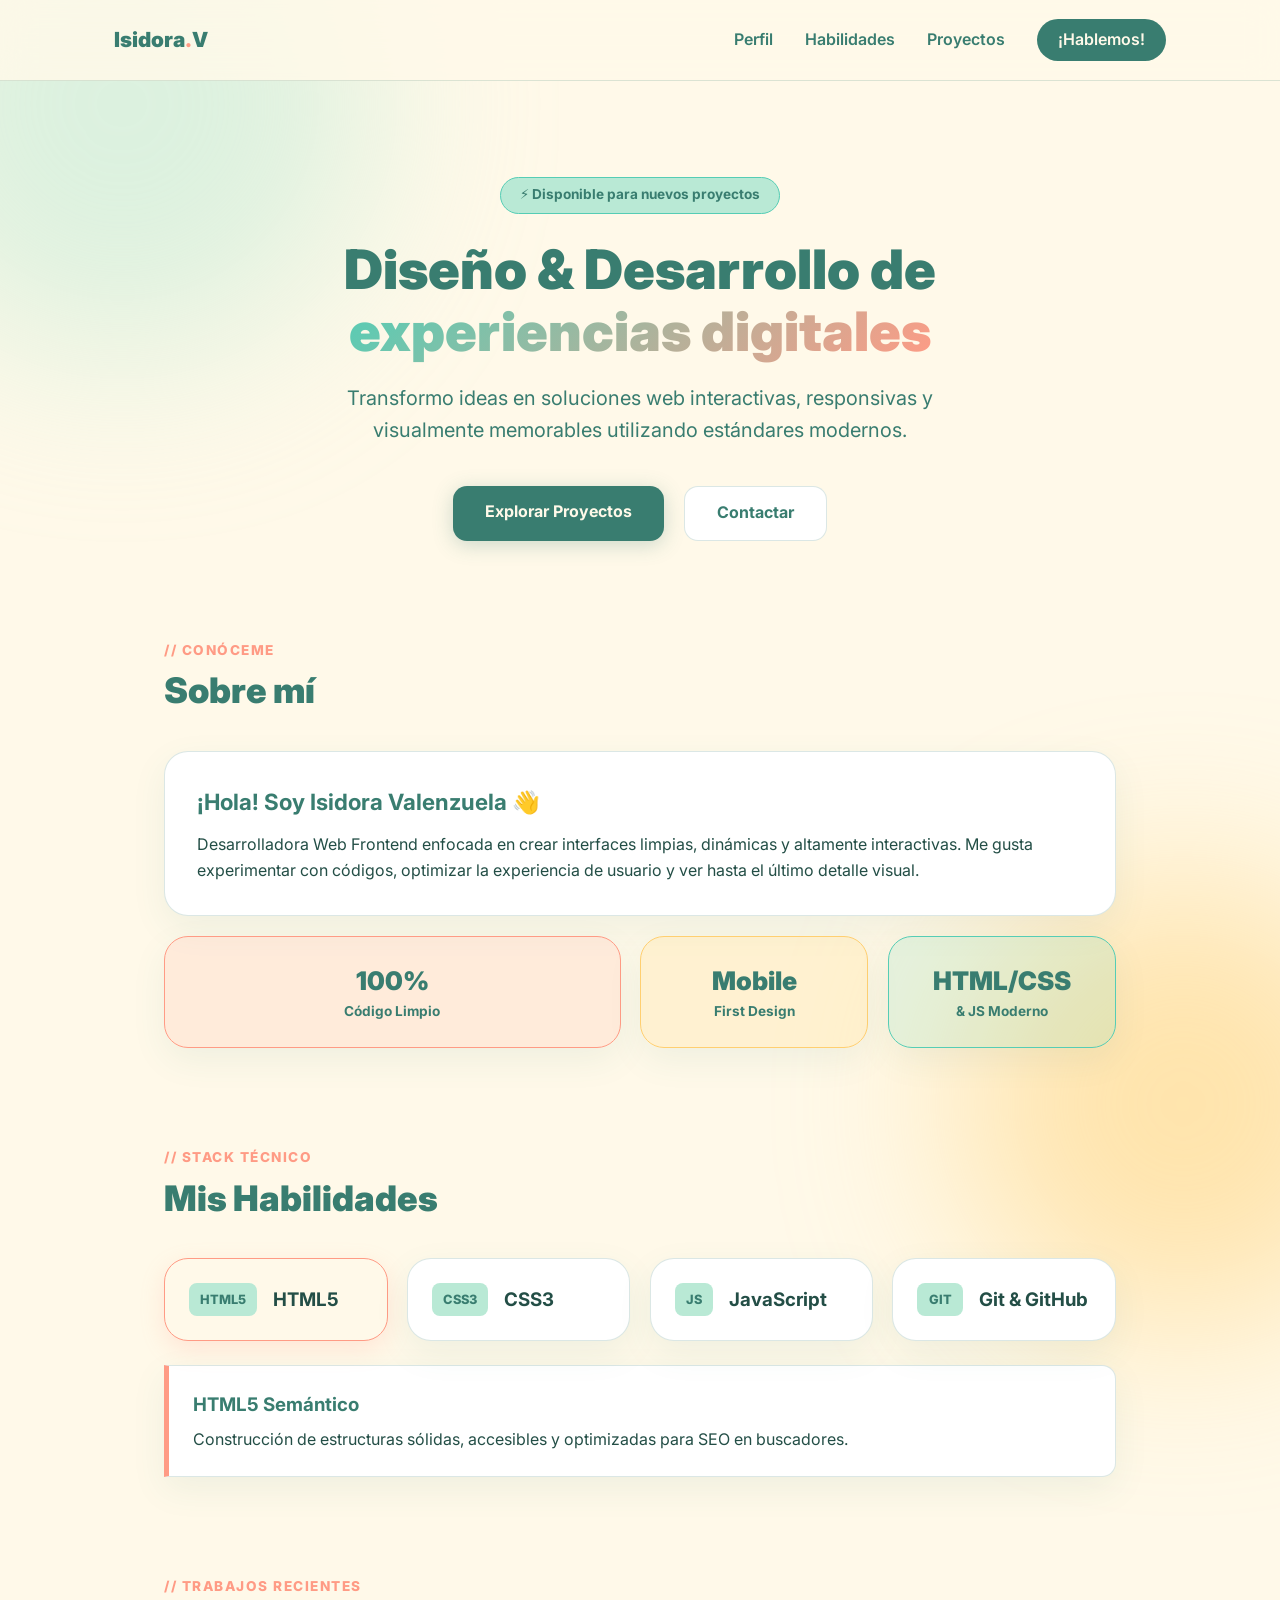
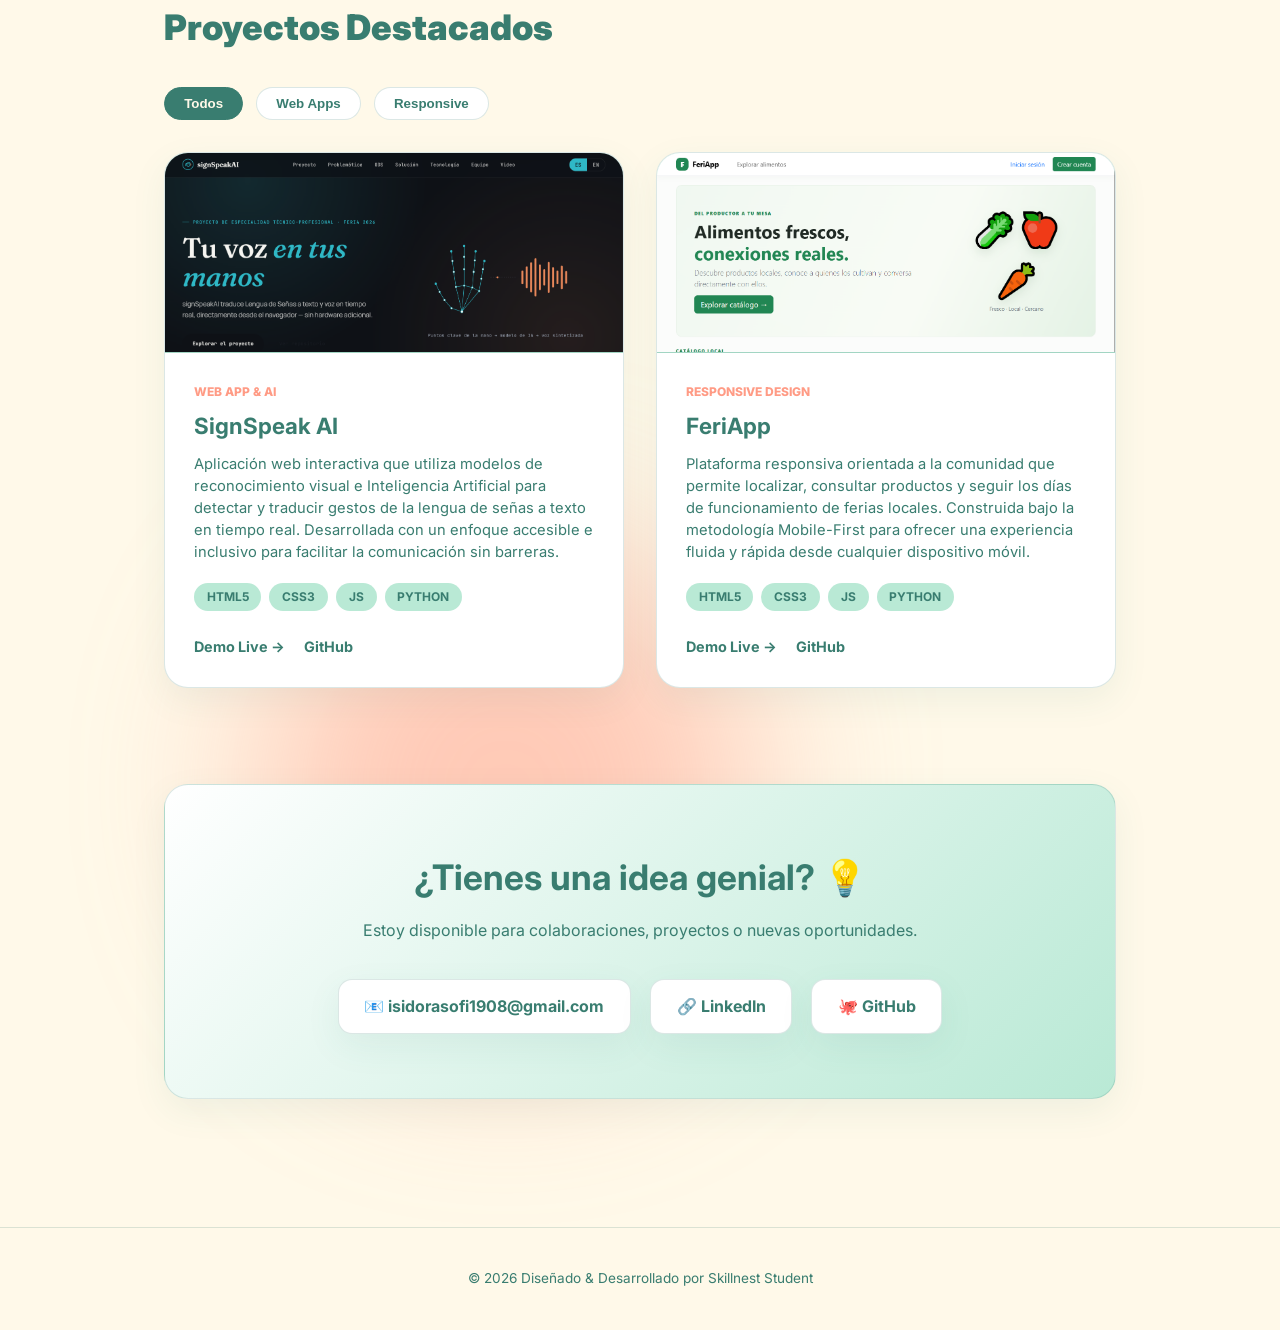
==== commit 2506aa32: "ohsis" ====
--- a/index.html
+++ b/index.html
@@ -1,6 +1,5 @@
 <!DOCTYPE html>
 <html lang="es">
-
 <head>
   <meta charset="UTF-8">
   <meta name="viewport" content="width=device-width, initial-scale=1.0">
@@ -11,7 +10,6 @@
   <link href="https://fonts.googleapis.com/css2?family=Inter:wght@300;400;600;700;900&display=swap" rel="stylesheet">
   <link rel="stylesheet" href="static/css/style.css">
 </head>
-
 <body>
 
   <!-- ELEMENTOS DE FONDO DINÁMICO -->
@@ -38,8 +36,7 @@
       <div class="badge">⚡ Disponible para nuevos proyectos</div>
       <h1>Diseño & Desarrollo de <span class="gradient-text">experiencias digitales</span></h1>
       <p class="hero-description">
-        Transformo ideas en soluciones web interactivas, responsivas y visualmente memorables utilizando estándares
-        modernos.
+        Transformo ideas en soluciones web interactivas, responsivas y visualmente memorables utilizando estándares modernos.
       </p>
       <div class="hero-actions">
         <a href="#proyectos" class="btn btn-primary">Explorar Proyectos</a>
@@ -59,10 +56,9 @@
 
       <div class="bento-grid">
         <div class="bento-card main-info">
-          <h3>¡Hola! Soy Isidora Valenzuela </h3>
+          <h3>¡Hola! Soy Isidora Valenzuela 👋</h3>
           <p>
-            Desarrolladora Web Frontend enfocada en crear interfaces limpias, dinámicas y altamente interactivas. Me
-            gusta experimentar con códigos, optimizar la experiencia de usuario y ver hasta el último detalle visual.
+            Desarrolladora Web Frontend enfocada en crear interfaces limpias, dinámicas y altamente interactivas. Me gusta experimentar con códigos, optimizar la experiencia de usuario y ver hasta el último detalle visual.
           </p>
         </div>
 
@@ -91,23 +87,19 @@
       </div>
 
       <div class="skills-grid">
-        <div class="skill-card active"
-          onclick="selectSkill(this, 'HTML5 Semántico', 'Construcción de estructuras sólidas, accesibles y optimizadas.')">
+        <div class="skill-card active" onclick="selectSkill(this, 'HTML5 Semántico', 'Construcción de estructuras sólidas, accesibles y optimizadas.')">
           <div class="skill-badge html-badge">HTML5</div>
           <h3>HTML5</h3>
         </div>
-        <div class="skill-card"
-          onclick="selectSkill(this, 'CSS3 & Layouts', 'Maquetación avanzada con Flexbox, CSS, variables dinámicas y animaciones fluidas.')">
+        <div class="skill-card" onclick="selectSkill(this, 'CSS3 & Layouts', 'Maquetación avanzada con Flexbox, CSS, variables dinámicas y animaciones fluidas.')">
           <div class="skill-badge css-badge">CSS3</div>
           <h3>CSS3</h3>
         </div>
-        <div class="skill-card"
-          onclick="selectSkill(this, 'JavaScript Moderno', 'Lógica interactiva, gestión del DOM, consumo de APIs y manejo de eventos dinámicos.')">
+        <div class="skill-card" onclick="selectSkill(this, 'JavaScript Moderno', 'Lógica interactiva, gestión del DOM, consumo de APIs y manejo de eventos dinámicos.')">
           <div class="skill-badge js-badge">JS</div>
           <h3>JavaScript</h3>
         </div>
-        <div class="skill-card"
-          onclick="selectSkill(this, 'Control de Versiones', 'Gestión eficiente de repositorios, trabajo colaborativo y despliegue continuo en GitHub.')">
+        <div class="skill-card" onclick="selectSkill(this, 'Control de Versiones', 'Gestión eficiente de repositorios, trabajo colaborativo y despliegue continuo en GitHub.')">
           <div class="skill-badge git-badge">GIT</div>
           <h3>Git & GitHub</h3>
         </div>
@@ -134,12 +126,14 @@
       </div>
 
       <div class="projects-grid">
-        <!-- PROYECTO 1 -->
+        <!-- PROYECTO 1: SignSpeak AI -->
         <article class="project-card" data-category="web">
-          <div class="project-banner project-1-bg"></div>
+          <div class="project-banner">
+            <img src="static/img/SignSpeakAI.png" alt="Captura de SignSpeak AI" onerror="this.parentNode.classList.add('project-1-bg')">
+          </div>
           <div class="project-content">
-            <span class="project-tag">Web App</span>
-            <h3>Aplicación Web Interactiva</h3>
+            <span class="project-tag">WEB APP & AI</span>
+            <h3>SignSpeak AI</h3>
             <p>Aplicación web interactiva que utiliza modelos de reconocimiento visual e Inteligencia Artificial para detectar y traducir gestos de la lengua de señas a texto en tiempo real. Desarrollada con un enfoque accesible e inclusivo para facilitar la comunicación sin barreras.</p>
             <div class="tech-stack">
               <span>HTML5</span>
@@ -148,22 +142,20 @@
               <span>PYTHON</span>
             </div>
             <div class="project-links">
-              <!-- AQUÍ PONES LA URL DE TU PÁGINA PUBLICADA (Netlify, Vercel, GitHub Pages, etc.) -->
               <a href="https://tuli-rh.github.io/pagina_informativa_SignSpeakAI/" target="_blank" class="link-btn primary">Demo Live →</a>
-
-              <!-- AQUÍ PONES LA URL DE TU REPOSITORIO EN GITHUB -->
-              <a href="https://github.com/tuli-rh/pagina_informativa_SignSpeakAI/" target="_blank"
-                class="link-btn secondary">GitHub</a>
+              <a href="https://github.com/tuli-rh/pagina_informativa_SignSpeakAI/" target="_blank" class="link-btn secondary">GitHub</a>
             </div>
           </div>
         </article>
 
-        <!-- PROYECTO 2 -->
+        <!-- PROYECTO 2: FeriApp -->
         <article class="project-card" data-category="responsive">
-          <div class="project-banner project-2-bg"></div>
+          <div class="project-banner">
+            <img src="static/img/FeriApp.png" alt="Captura de FeriApp" onerror="this.parentNode.classList.add('project-2-bg')">
+          </div>
           <div class="project-content">
-            <span class="project-tag">Responsive Design</span>
-            <h3>Portal Adaptativo</h3>
+            <span class="project-tag">RESPONSIVE DESIGN</span>
+            <h3>FeriApp</h3>
             <p>Plataforma responsiva orientada a la comunidad que permite localizar, consultar productos y seguir los días de funcionamiento de ferias locales. Construida bajo la metodología Mobile-First para ofrecer una experiencia fluida y rápida desde cualquier dispositivo móvil.</p>
             <div class="tech-stack">
               <span>HTML5</span>
@@ -171,12 +163,10 @@
               <span>JS</span>
               <span>PYTHON</span>
             </div>
-              <!-- AQUÍ PONES LA URL DE TU PÁGINA PUBLICADA (Netlify, Vercel, GitHub Pages, etc.) -->
+            <div class="project-links">
               <a href="https://feriapp-sitio-web-xdsj.onrender.com/" target="_blank" class="link-btn primary">Demo Live →</a>
-
-              <!-- AQUÍ PONES LA URL DE TU REPOSITORIO EN GITHUB -->
-              <a href="https://github.com/tuli-rh/pagina_informativa_SignSpeakAI/" target="_blank"
-                class="link-btn secondary">GitHub</a>
+              <a href="https://github.com/tuli-rh/feriApp_sitio_web" target="_blank" class="link-btn secondary">GitHub</a>
+            </div>
           </div>
         </article>
       </div>
@@ -189,9 +179,8 @@
         <p>Estoy disponible para colaboraciones, proyectos o nuevas oportunidades.</p>
         <div class="contact-info">
           <a href="mailto:isidorasofi1908@gmail.com" class="contact-link">📧 isidorasofi1908@gmail.com</a>
-          <a href="https://www.linkedin.com/in/isidora-valenzuela-a867843b9/edit/intro/" target="_blank"
-            class="contact-link">🔗 LinkedIn</a>
-          <a href="https://github.com/tuli-rh/feriApp_sitio_web" target="_blank" class="contact-link">🐙 GitHub</a>
+          <a href="https://www.linkedin.com/in/isidora-valenzuela-a867843b9/" target="_blank" class="contact-link">🔗 LinkedIn</a>
+          <a href="https://github.com/isiss641225" target="_blank" class="contact-link">🐙 GitHub</a>
         </div>
       </div>
     </section>
@@ -204,5 +193,4 @@
 
   <script src="static/js/script.js"></script>
 </body>
-
 </html>
--- a/static/css/style.css
+++ b/static/css/style.css
@@ -2,17 +2,16 @@
    PALETA TURQUESA, CORAL & AMARILLO CÁLIDO
    =================================================== */
 :root {
-  /* CÓDIGOS DE LA IMAGEN */
-  --c-bg: #FFF9E9;           /* Crema cálido de fondo */
-  --c-mint-light: #B9E9D5;   /* Menta claro */
-  --c-turquoise: #55CDB5;    /* Turquesa brillante */
-  --c-coral: #FF9B85;        /* Coral vivo */
-  --c-yellow: #FFCF70;       /* Amarillo cálido */
-  --c-teal-dark: #397D70;    /* Verde turquesa oscuro para textos */
-
-  --text-main: #234E46;      /* Texto contrastado profundo */
-  --text-muted: #397D70;     /* Texto secundario */
-  --bg-card: #FFFFFF;        /* Tarjeta blanca */
+  --c-bg: #FFF9E9;
+  --c-mint-light: #B9E9D5;
+  --c-turquoise: #55CDB5;
+  --c-coral: #FF9B85;
+  --c-yellow: #FFCF70;
+  --c-teal-dark: #397D70;
+
+  --text-main: #234E46;
+  --text-muted: #397D70;
+  --bg-card: #FFFFFF;
 
   --gradient-accent: linear-gradient(135deg, var(--c-turquoise) 0%, var(--c-coral) 100%);
   --border-color: rgba(57, 125, 112, 0.18);
@@ -212,7 +211,7 @@
   color: var(--c-teal-dark);
 }
 
-/* BENTO GRID (ESTRUCTURA DINÁMICA) */
+/* BENTO GRID */
 .bento-grid {
   display: grid;
   grid-template-columns: 2fr 1fr 1fr;
@@ -327,19 +326,22 @@
   border-color: var(--c-teal-dark);
 }
 
-/* TARJETAS DE PROYECTO */
+/* CONTENEDOR DE TARJETAS DE PROYECTOS */
 .projects-grid {
   display: grid;
   grid-template-columns: repeat(auto-fit, minmax(320px, 1fr));
   gap: 2rem;
 }
 
+/* TARJETA INDIVIDUAL (Estructura en Columna Obligatoria) */
 .project-card {
   background: var(--bg-card);
   border: 1px solid var(--border-color);
   border-radius: var(--radius-lg);
   box-shadow: var(--shadow-soft);
   overflow: hidden;
+  display: flex;
+  flex-direction: column; /* Apila el banner arriba y el contenido abajo */
   transition: all 0.3s ease;
 }
 
@@ -349,11 +351,40 @@
   box-shadow: 0 15px 35px rgba(85, 205, 181, 0.25);
 }
 
-.project-banner { height: 140px; width: 100%; }
+/* RECTÁNGULO DE LA IMAGEN EN LA PARTE SUPERIOR */
+.project-banner {
+  width: 100%;
+  height: 200px; /* Ancho completo y alto fijo */
+  position: relative;
+  overflow: hidden;
+  background-color: var(--c-mint-light);
+  border-bottom: 1px solid var(--border-color);
+}
+
+.project-banner img {
+  width: 100%;
+  height: 100%;
+  object-fit: cover; /* Recorta y encaja la imagen sin deformarla */
+  object-position: top center;
+  display: block;
+  transition: transform 0.3s ease;
+}
+
+.project-card:hover .project-banner img {
+  transform: scale(1.05);
+}
+
+/* BACKUP DE COLOR SI NO CARGA LA IMAGEN */
 .project-1-bg { background: linear-gradient(135deg, var(--c-turquoise), var(--c-mint-light)); }
 .project-2-bg { background: linear-gradient(135deg, var(--c-yellow), var(--c-coral)); }
 
-.project-content { padding: 1.8rem; }
+/* CONTENIDO INFERIOR */
+.project-content {
+  padding: 1.8rem;
+  display: flex;
+  flex-direction: column;
+  flex-grow: 1;
+}
 
 .project-tag {
   font-size: 0.75rem;
@@ -363,21 +394,23 @@
 }
 
 .project-content h3 {
-  font-size: 1.3rem;
+  font-size: 1.4rem;
   margin: 0.4rem 0 0.6rem 0;
   color: var(--c-teal-dark);
 }
 
 .project-content p {
   color: var(--text-muted);
-  font-size: 0.95rem;
+  font-size: 0.92rem;
   margin-bottom: 1.2rem;
+  line-height: 1.5;
 }
 
 .tech-stack {
   display: flex;
   gap: 0.5rem;
   margin-bottom: 1.5rem;
+  flex-wrap: wrap;
 }
 
 .tech-stack span {
@@ -389,7 +422,11 @@
   font-weight: 700;
 }
 
-.project-links { display: flex; gap: 1.2rem; }
+.project-links {
+  display: flex;
+  gap: 1.2rem;
+  margin-top: auto; /* Empuja los botones al fondo de la tarjeta */
+}
 
 .link-btn { text-decoration: none; font-weight: 700; font-size: 0.9rem; }
 .link-btn.primary { color: var(--c-teal-dark); }
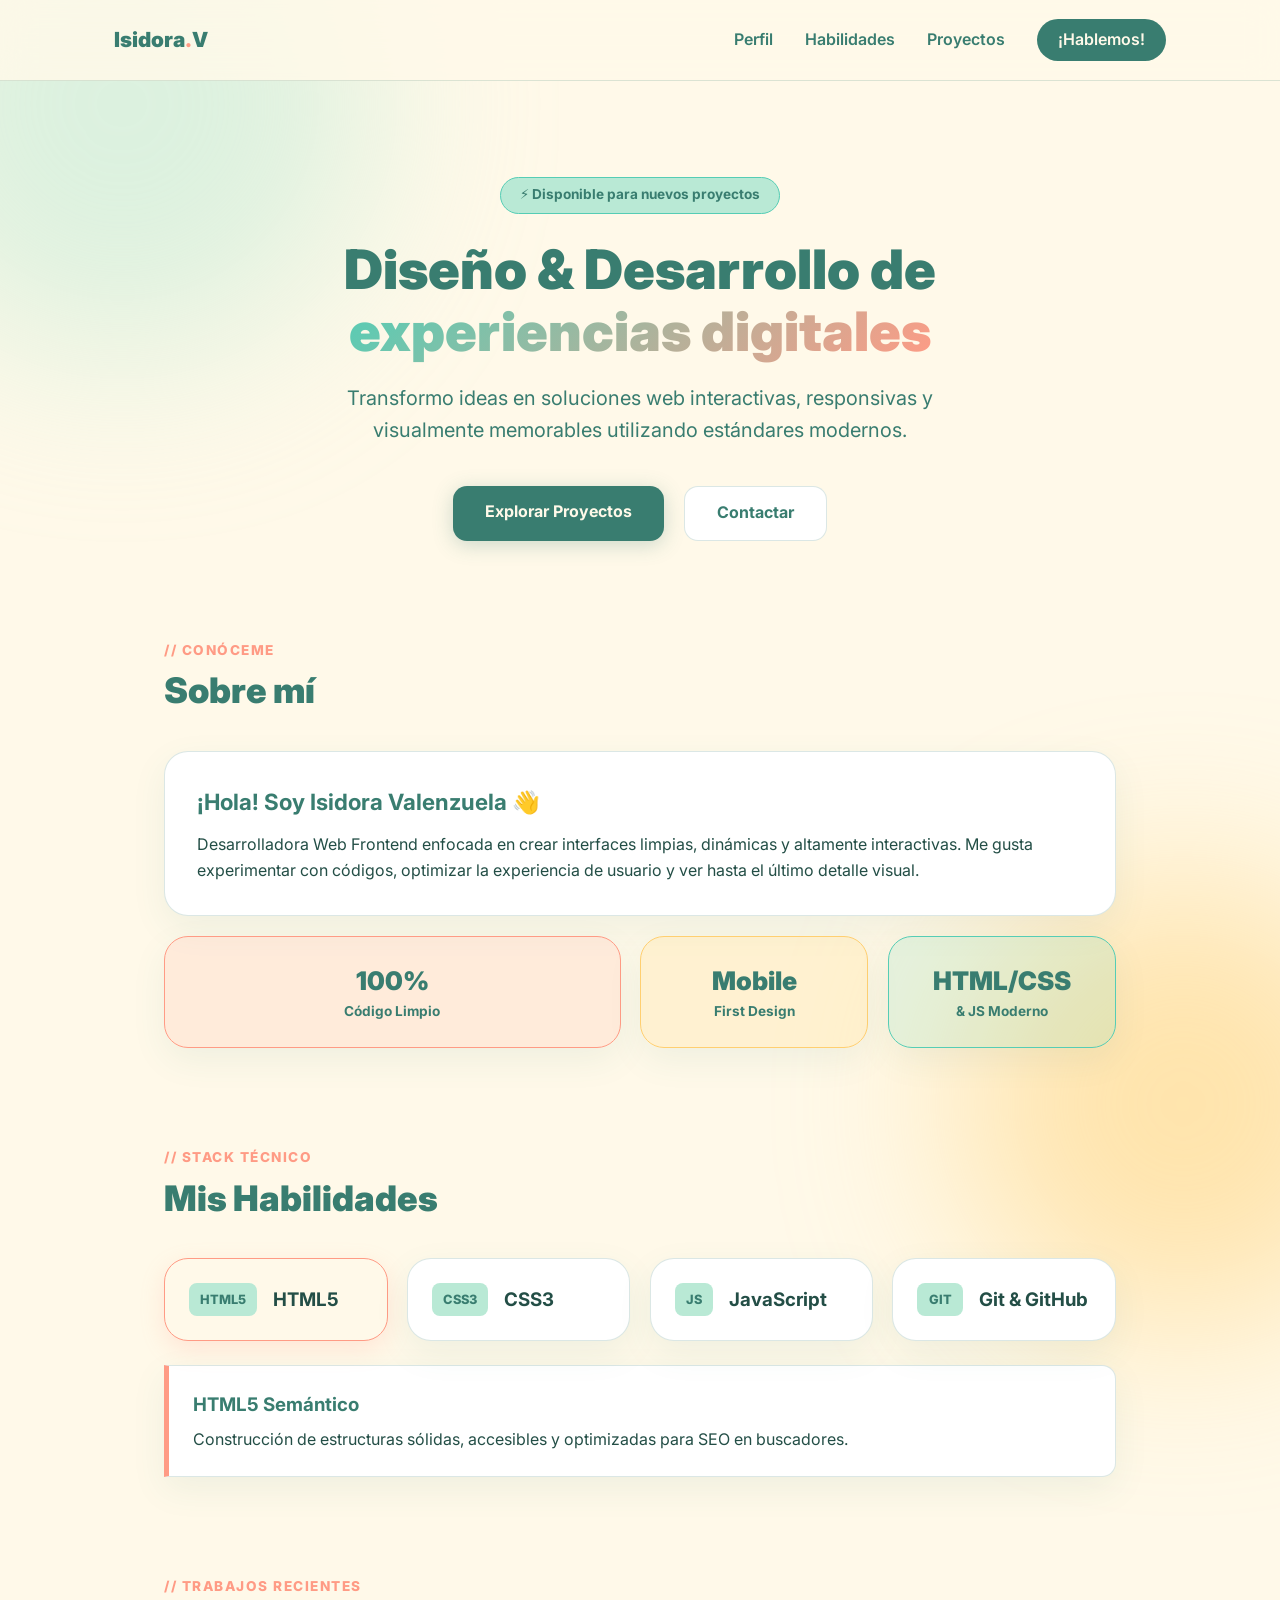
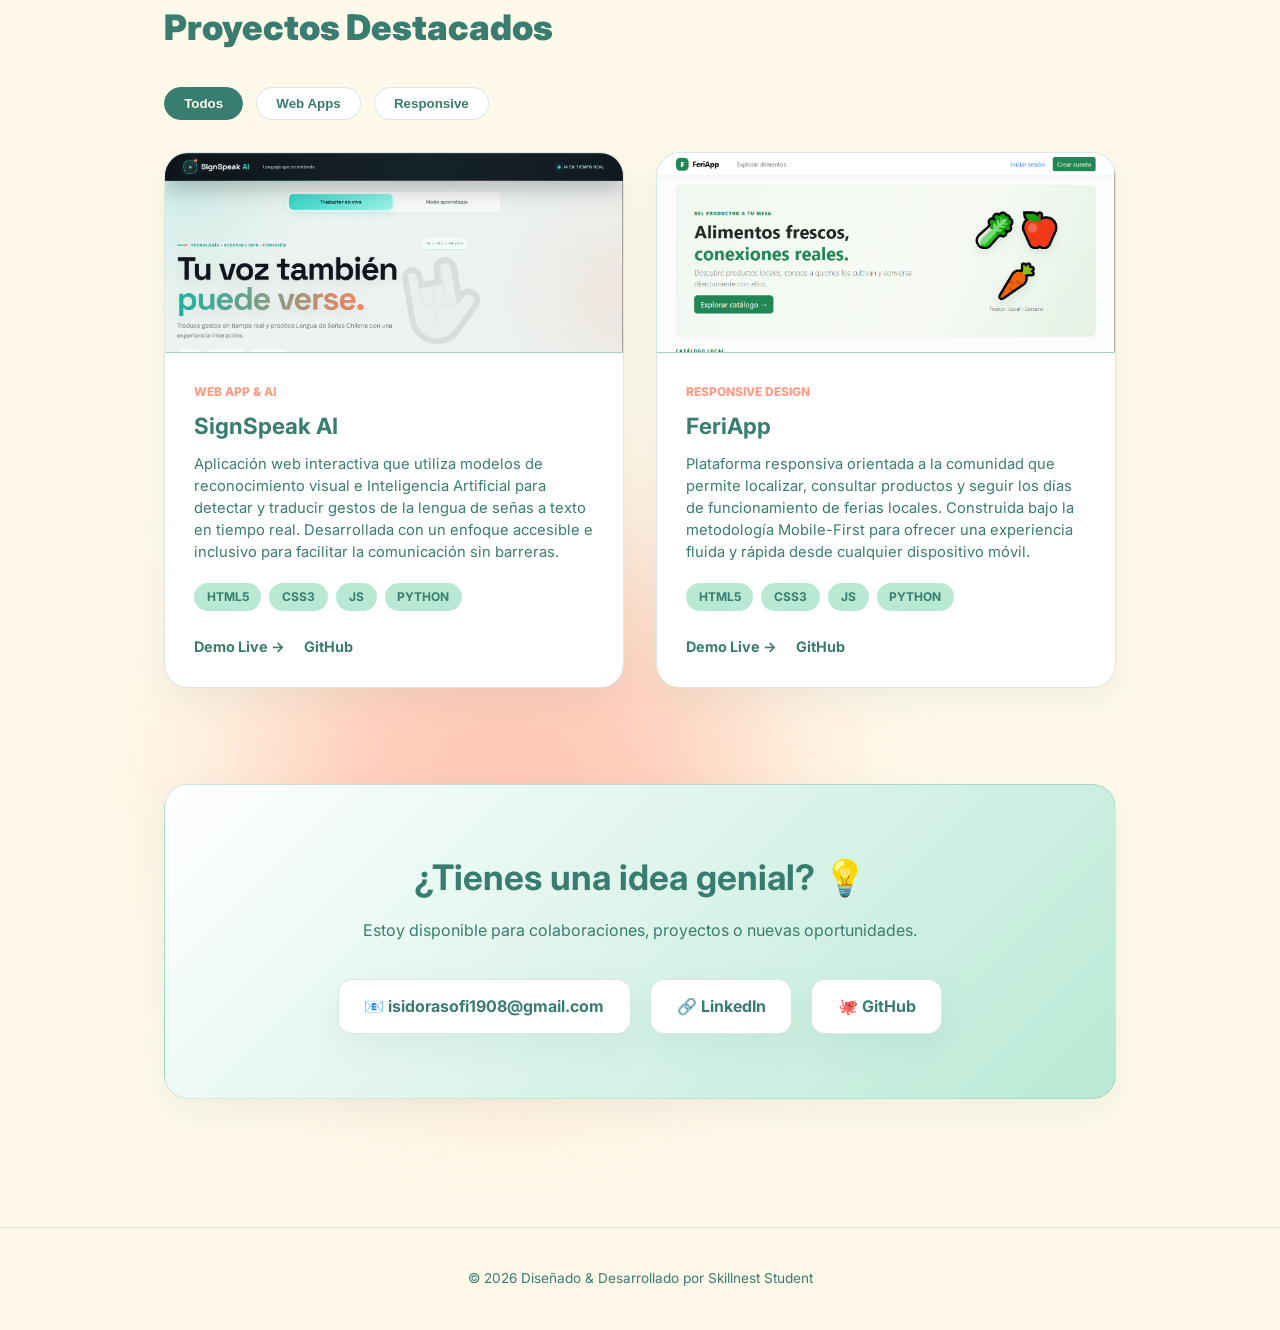
==== commit 19ec64df: "fghj" ====
--- a/index.html
+++ b/index.html
@@ -142,8 +142,8 @@
               <span>PYTHON</span>
             </div>
             <div class="project-links">
-              <a href="https://tuli-rh.github.io/pagina_informativa_SignSpeakAI/" target="_blank" class="link-btn primary">Demo Live →</a>
-              <a href="https://github.com/tuli-rh/pagina_informativa_SignSpeakAI/" target="_blank" class="link-btn secondary">GitHub</a>
+              <a href="https://tuli-rh.github.io/SignSpeakAI/" target="_blank" class="link-btn primary">Demo Live →</a>
+              <a href="https://github.com/tuli-rh/SignSpeakAI" target="_blank" class="link-btn secondary">GitHub</a>
             </div>
           </div>
         </article>
